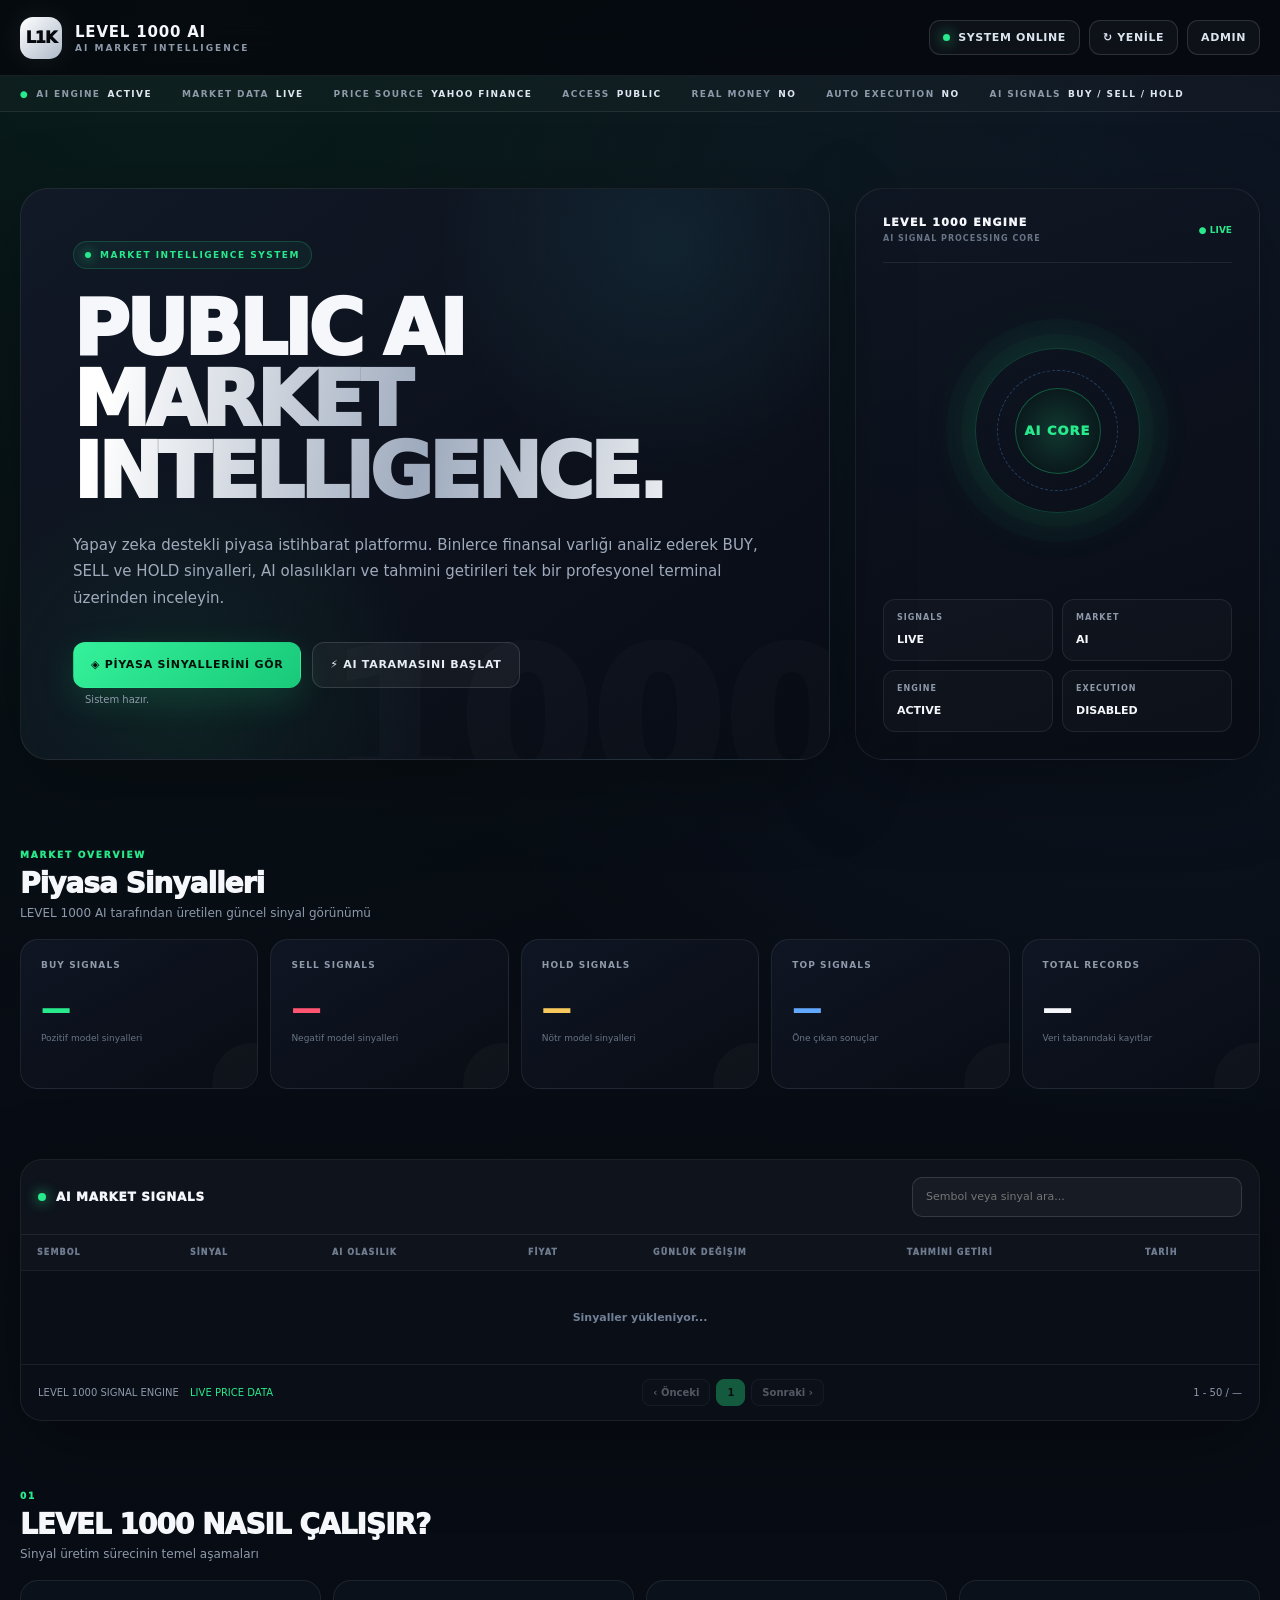
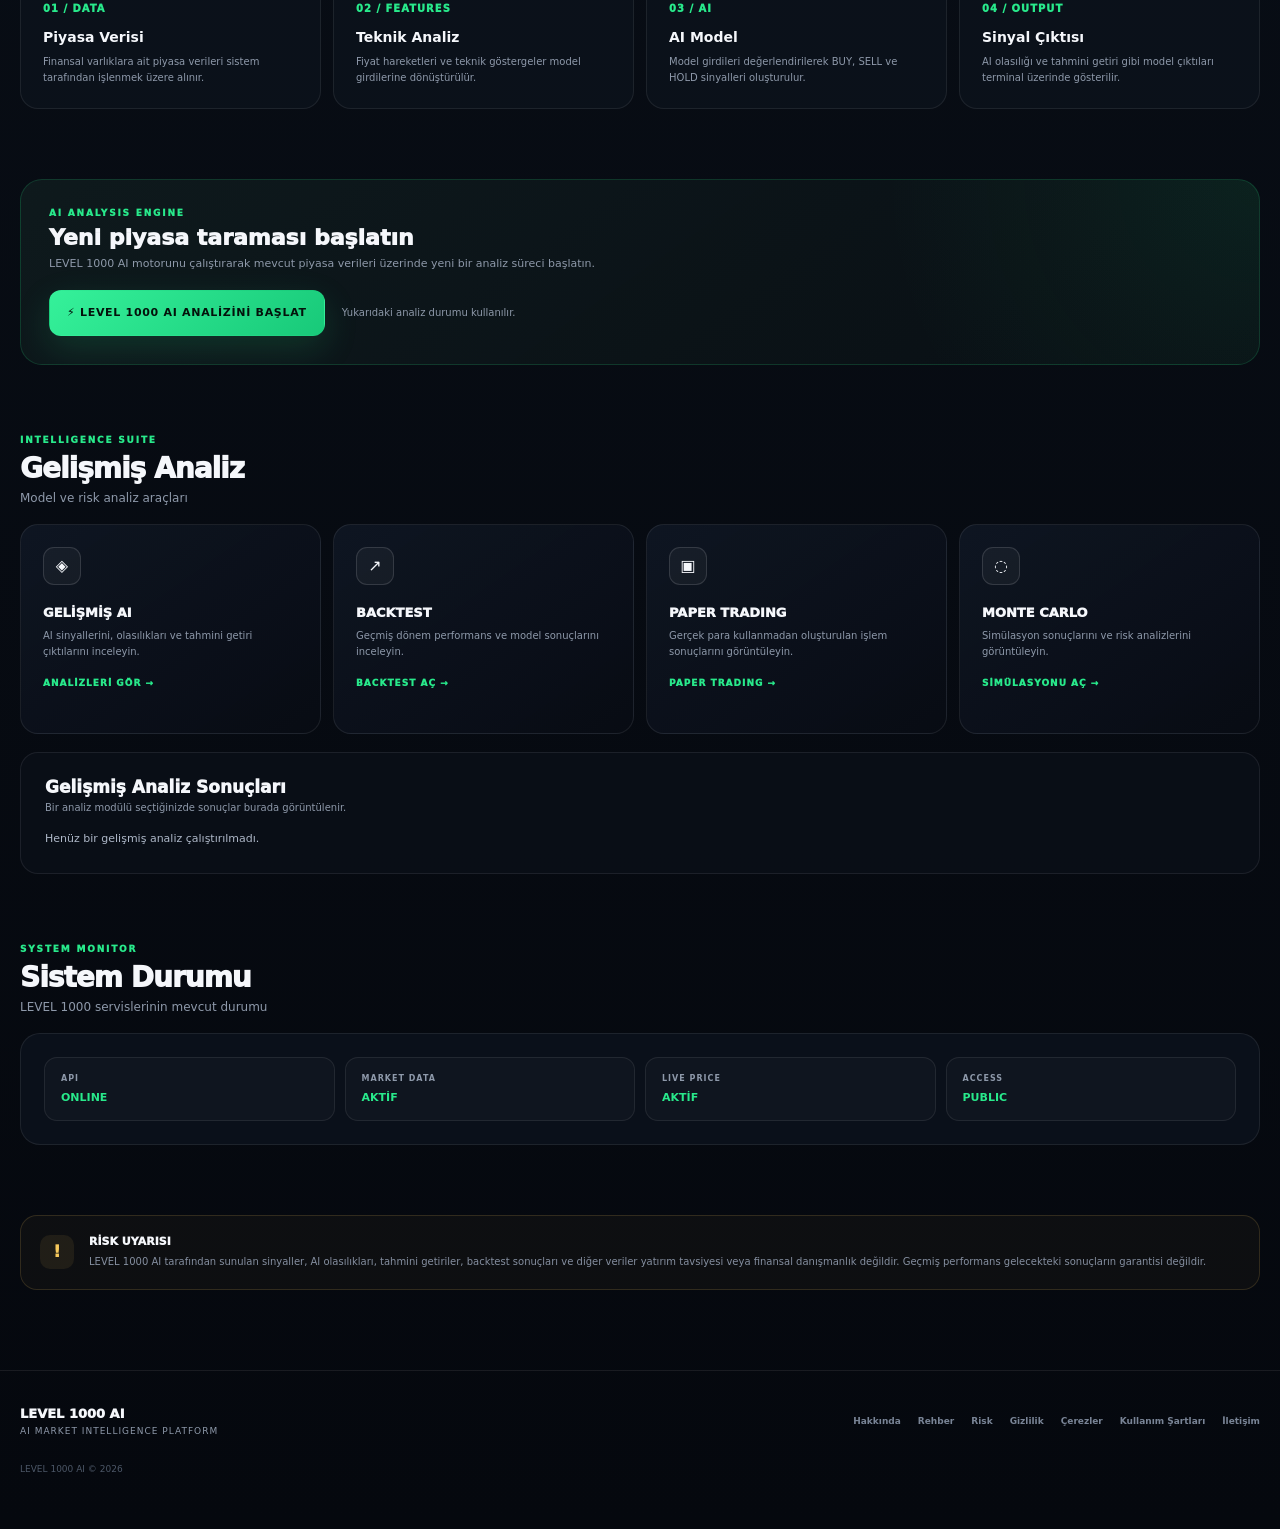
==== templates/index.html @ 49cbe891 "Optimize signal loading and pagination" ====
<!DOCTYPE html>
<html lang="tr">
<head>
    <meta charset="UTF-8">
    <meta name="viewport" content="width=device-width, initial-scale=1.0">

    <title>LEVEL 1000 AI — AI Market Intelligence</title>
    <meta name="description" content="LEVEL 1000 AI — Yapay zeka destekli piyasa istihbarat ve sinyal platformu.">

    <meta name="theme-color" content="#070b12">

    <style>
        :root {
            --bg: #060910;
            --bg2: #0a0f18;
            --panel: rgba(13, 19, 30, .88);
            --panel2: rgba(17, 24, 38, .92);
            --border: rgba(255,255,255,.08);
            --border2: rgba(255,255,255,.13);
            --text: #f5f7fb;
            --muted: #8e99aa;
            --green: #28e98b;
            --green2: #15c977;
            --red: #ff5570;
            --yellow: #f7c95c;
            --blue: #62a8ff;
            --cyan: #45e4ff;
            --shadow: 0 25px 80px rgba(0,0,0,.35);
            --radius: 20px;
        }

        * {
            box-sizing: border-box;
            margin: 0;
            padding: 0;
        }

        html {
            scroll-behavior: smooth;
        }

        body {
            font-family:
                Inter,
                ui-sans-serif,
                system-ui,
                -apple-system,
                BlinkMacSystemFont,
                "Segoe UI",
                sans-serif;
            color: var(--text);
            background:
                radial-gradient(circle at 15% 0%, rgba(39,233,139,.09), transparent 30%),
                radial-gradient(circle at 90% 10%, rgba(98,168,255,.09), transparent 28%),
                linear-gradient(180deg, #060910 0%, #080d15 45%, #05080e 100%);
            min-height: 100vh;
            overflow-x: hidden;
        }

        body::before {
            content: "";
            position: fixed;
            inset: 0;
            pointer-events: none;
            opacity: .25;
            background-image:
                linear-gradient(rgba(255,255,255,.018) 1px, transparent 1px),
                linear-gradient(90deg, rgba(255,255,255,.018) 1px, transparent 1px);
            background-size: 48px 48px;
            mask-image: linear-gradient(to bottom, black, transparent 80%);
        }

        button,
        input {
            font: inherit;
        }

        button {
            cursor: pointer;
        }

        a {
            color: inherit;
            text-decoration: none;
        }

        .container {
            width: min(1440px, calc(100% - 40px));
            margin: auto;
        }

        /* HEADER */

        header {
            position: sticky;
            top: 0;
            z-index: 100;
            height: 76px;
            border-bottom: 1px solid var(--border);
            background: rgba(5,8,14,.82);
            backdrop-filter: blur(22px);
        }

        .header-inner {
            height: 100%;
            display: flex;
            align-items: center;
            justify-content: space-between;
            gap: 20px;
        }

        .brand {
            display: flex;
            align-items: center;
            gap: 13px;
        }

        .brand-mark {
            width: 42px;
            height: 42px;
            border-radius: 13px;
            display: grid;
            place-items: center;
            font-weight: 950;
            letter-spacing: -1px;
            background: linear-gradient(135deg, #ffffff, #aeb9c9);
            color: #05080d;
            box-shadow: 0 0 30px rgba(255,255,255,.08);
        }

        .brand-name {
            font-size: 15px;
            font-weight: 900;
            letter-spacing: .8px;
        }

        .brand-sub {
            margin-top: 2px;
            color: var(--muted);
            font-size: 9px;
            letter-spacing: 2px;
            font-weight: 700;
        }

        .header-actions {
            display: flex;
            align-items: center;
            gap: 9px;
        }

        .status-pill,
        .header-btn {
            border: 1px solid var(--border2);
            background: rgba(255,255,255,.035);
            color: #dce4ef;
            border-radius: 11px;
            padding: 10px 13px;
            font-size: 11px;
            font-weight: 800;
            letter-spacing: .6px;
        }

        .status-pill {
            display: flex;
            align-items: center;
            gap: 8px;
        }

        .status-dot {
            width: 7px;
            height: 7px;
            border-radius: 50%;
            background: var(--green);
            box-shadow: 0 0 14px var(--green);
        }

        .header-btn:hover {
            background: rgba(255,255,255,.08);
            border-color: rgba(255,255,255,.2);
        }

        /* TICKER */

        .ticker {
            border-bottom: 1px solid var(--border);
            background: rgba(255,255,255,.018);
            overflow: hidden;
        }

        .ticker-inner {
            min-height: 35px;
            display: flex;
            align-items: center;
            gap: 30px;
            white-space: nowrap;
            color: var(--muted);
            font-size: 9px;
            letter-spacing: 1.4px;
            font-weight: 800;
        }

        .ticker-item {
            display: inline-flex;
            align-items: center;
            gap: 7px;
        }

        .ticker-item b {
            color: #dfe7f2;
        }

        .live {
            color: var(--green);
        }

        /* HERO */

        .hero {
            padding: 76px 0 55px;
        }

        .hero-grid {
            display: grid;
            grid-template-columns: minmax(0,1.5fr) minmax(340px,.75fr);
            gap: 25px;
            align-items: stretch;
        }

        .hero-main {
            position: relative;
            overflow: hidden;
            padding: 52px;
            border: 1px solid var(--border);
            border-radius: 28px;
            background:
                radial-gradient(circle at 80% 10%, rgba(69,228,255,.08), transparent 28%),
                radial-gradient(circle at 20% 90%, rgba(40,233,139,.08), transparent 30%),
                linear-gradient(145deg, rgba(18,25,39,.96), rgba(8,12,20,.96));
            box-shadow: var(--shadow);
        }

        .hero-main::after {
            content: "1000";
            position: absolute;
            right: -25px;
            bottom: -60px;
            font-size: 190px;
            font-weight: 950;
            line-height: 1;
            color: rgba(255,255,255,.018);
            pointer-events: none;
        }

        .eyebrow {
            display: inline-flex;
            align-items: center;
            gap: 9px;
            padding: 8px 11px;
            border: 1px solid rgba(40,233,139,.2);
            border-radius: 999px;
            background: rgba(40,233,139,.055);
            color: var(--green);
            font-size: 9px;
            font-weight: 900;
            letter-spacing: 1.5px;
        }

        .eyebrow span {
            width: 6px;
            height: 6px;
            background: var(--green);
            border-radius: 50%;
            box-shadow: 0 0 12px var(--green);
        }

        .hero h1 {
            max-width: 800px;
            margin-top: 24px;
            font-size: clamp(43px, 6vw, 82px);
            line-height: .93;
            letter-spacing: -4px;
            font-weight: 950;
        }

        .hero h1 span {
            display: block;
            color: transparent;
            background: linear-gradient(100deg, #fff 5%, #9eaabd 50%, #fff 95%);
            -webkit-background-clip: text;
            background-clip: text;
        }

        .hero-description {
            max-width: 750px;
            margin-top: 25px;
            color: #9faabc;
            font-size: 15px;
            line-height: 1.75;
        }

        .hero-buttons {
            display: flex;
            flex-wrap: wrap;
            gap: 11px;
            margin-top: 31px;
        }

        .primary-btn,
        .secondary-btn {
            min-height: 46px;
            padding: 0 17px;
            border-radius: 12px;
            font-size: 11px;
            font-weight: 900;
            letter-spacing: .7px;
            border: 1px solid var(--border2);
        }

        .primary-btn {
            color: #04110b;
            background: linear-gradient(135deg, #35f19a, #18c979);
            border-color: transparent;
            box-shadow: 0 12px 35px rgba(40,233,139,.15);
        }

        .primary-btn:hover {
            transform: translateY(-1px);
            filter: brightness(1.07);
        }

        .secondary-btn {
            color: #e8edf5;
            background: rgba(255,255,255,.045);
        }

        .secondary-btn:hover {
            background: rgba(255,255,255,.08);
        }

        /* ENGINE PANEL */

        .engine-panel {
            border: 1px solid var(--border);
            border-radius: 28px;
            padding: 27px;
            background: linear-gradient(160deg, rgba(16,23,36,.95), rgba(8,12,20,.98));
            box-shadow: var(--shadow);
            display: flex;
            flex-direction: column;
        }

        .engine-top {
            display: flex;
            align-items: center;
            justify-content: space-between;
            padding-bottom: 19px;
            border-bottom: 1px solid var(--border);
        }

        .engine-title {
            font-size: 11px;
            font-weight: 950;
            letter-spacing: 1.3px;
        }

        .engine-live {
            color: var(--green);
            font-size: 9px;
            font-weight: 900;
        }

        .engine-core {
            flex: 1;
            display: grid;
            place-items: center;
            padding: 35px 0;
        }

        .core-ring {
            position: relative;
            width: 165px;
            height: 165px;
            border-radius: 50%;
            border: 1px solid rgba(40,233,139,.22);
            box-shadow:
                0 0 0 14px rgba(40,233,139,.025),
                0 0 0 29px rgba(40,233,139,.018),
                0 0 55px rgba(40,233,139,.12);
            display: grid;
            place-items: center;
        }

        .core-ring::before {
            content: "";
            position: absolute;
            inset: 21px;
            border: 1px dashed rgba(98,168,255,.3);
            border-radius: 50%;
            animation: spin 14s linear infinite;
        }

        .core-center {
            width: 86px;
            height: 86px;
            border-radius: 50%;
            display: grid;
            place-items: center;
            background: radial-gradient(circle, rgba(40,233,139,.18), rgba(8,13,20,.95));
            border: 1px solid rgba(40,233,139,.3);
            color: var(--green);
            font-size: 13px;
            font-weight: 950;
            letter-spacing: 1px;
        }

        @keyframes spin {
            to {
                transform: rotate(360deg);
            }
        }

        .engine-metrics {
            display: grid;
            grid-template-columns: 1fr 1fr;
            gap: 9px;
        }

        .engine-metric {
            padding: 13px;
            border-radius: 12px;
            border: 1px solid var(--border);
            background: rgba(255,255,255,.025);
        }

        .engine-metric label {
            display: block;
            color: var(--muted);
            font-size: 8px;
            font-weight: 800;
            letter-spacing: 1px;
            margin-bottom: 6px;
        }

        .engine-metric strong {
            font-size: 11px;
        }

        /* SECTION */

        .section {
            padding: 35px 0;
        }

        .section-heading {
            display: flex;
            align-items: flex-end;
            justify-content: space-between;
            gap: 20px;
            margin-bottom: 19px;
        }

        .section-kicker {
            color: var(--green);
            font-size: 9px;
            letter-spacing: 1.8px;
            font-weight: 950;
            margin-bottom: 7px;
        }

        .section-title {
            font-size: 28px;
            font-weight: 950;
            letter-spacing: -1px;
        }

        .section-subtitle {
            color: var(--muted);
            font-size: 12px;
            margin-top: 6px;
        }

        /* KPI */

        .kpi-grid {
            display: grid;
            grid-template-columns: repeat(5, 1fr);
            gap: 12px;
        }

        .kpi {
            min-height: 150px;
            padding: 20px;
            position: relative;
            overflow: hidden;
            border: 1px solid var(--border);
            border-radius: 18px;
            background: linear-gradient(150deg, rgba(16,23,36,.94), rgba(9,13,21,.96));
        }

        .kpi::after {
            content: "";
            position: absolute;
            width: 80px;
            height: 80px;
            right: -35px;
            bottom: -35px;
            border-radius: 50%;
            background: rgba(255,255,255,.025);
        }

        .kpi-label {
            color: var(--muted);
            font-size: 9px;
            font-weight: 850;
            letter-spacing: 1.1px;
        }

        .kpi-value {
            margin-top: 22px;
            font-size: 29px;
            font-weight: 950;
            letter-spacing: -1px;
        }

        .kpi-note {
            margin-top: 7px;
            color: #687487;
            font-size: 9px;
        }

        .kpi.buy .kpi-value {
            color: var(--green);
        }

        .kpi.sell .kpi-value {
            color: var(--red);
        }

        .kpi.hold .kpi-value {
            color: var(--yellow);
        }

        .kpi.top .kpi-value {
            color: var(--blue);
        }

        /* SIGNALS */

        .signals-card {
            border: 1px solid var(--border);
            border-radius: 22px;
            overflow: hidden;
            background: rgba(10,15,24,.9);
            box-shadow: var(--shadow);
        }

        .signals-toolbar {
            display: flex;
            align-items: center;
            justify-content: space-between;
            gap: 15px;
            padding: 17px;
            border-bottom: 1px solid var(--border);
            background: rgba(255,255,255,.018);
        }

        .signals-title {
            display: flex;
            align-items: center;
            gap: 10px;
            font-size: 12px;
            font-weight: 950;
            letter-spacing: .7px;
        }

        .signals-title i {
            width: 8px;
            height: 8px;
            border-radius: 50%;
            background: var(--green);
            box-shadow: 0 0 13px var(--green);
        }

        .search-box {
            position: relative;
            width: min(330px, 100%);
        }

        #signalSearch {
            width: 100%;
            height: 40px;
            padding: 0 13px;
            color: var(--text);
            background: rgba(255,255,255,.04);
            border: 1px solid var(--border2);
            border-radius: 10px;
            outline: none;
            font-size: 11px;
        }

        #signalSearch:focus {
            border-color: rgba(98,168,255,.55);
            box-shadow: 0 0 0 3px rgba(98,168,255,.08);
        }

        .table-wrap {
            width: 100%;
            overflow-x: auto;
        }

        table {
            width: 100%;
            min-width: 920px;
            border-collapse: collapse;
        }

        thead {
            background: rgba(255,255,255,.018);
        }

        th {
            padding: 13px 16px;
            text-align: left;
            color: #6f7b8e;
            font-size: 8px;
            font-weight: 950;
            letter-spacing: 1.1px;
            border-bottom: 1px solid var(--border);
        }

        td {
            padding: 14px 16px;
            color: #dce3ed;
            font-size: 11px;
            font-weight: 650;
            border-bottom: 1px solid rgba(255,255,255,.045);
            white-space: nowrap;
        }

        tbody tr {
            transition: background .15s ease;
        }

        tbody tr:hover {
            background: rgba(255,255,255,.035);
        }

        tbody tr:last-child td {
            border-bottom: 0;
        }

        .pagination {
            padding: 14px 17px;
            display: flex;
            justify-content: space-between;
            align-items: center;
            gap: 15px;
            border-top: 1px solid var(--border);
            color: var(--muted);
            font-size: 10px;
            flex-wrap: wrap;
        }

        #paginationControls {
            display: flex;
            align-items: center;
            justify-content: center;
            gap: 6px;
        }

        #paginationControls button {
            border: 1px solid var(--border2);
            background: rgba(255,255,255,.035);
            color: #dce4ef;
            border-radius: 8px;
            padding: 7px 10px;
            font-size: 10px;
            font-weight: 800;
        }

        #paginationControls button:hover:not(:disabled) {
            background: rgba(255,255,255,.09);
        }

        #paginationControls button:disabled {
            opacity: .35;
            cursor: not-allowed;
        }

        #paginationControls .page-current {
            color: #04110b;
            background: var(--green);
            border-color: var(--green);
        }

        /* HOW */

        .how-grid {
            display: grid;
            grid-template-columns: repeat(4, 1fr);
            gap: 12px;
        }

        .how-card {
            padding: 22px;
            border: 1px solid var(--border);
            border-radius: 18px;
            background: rgba(13,19,29,.75);
        }

        .how-number {
            color: var(--green);
            font-size: 10px;
            font-weight: 950;
            letter-spacing: 1px;
        }

        .how-card h3 {
            margin-top: 15px;
            font-size: 14px;
        }

        .how-card p {
            margin-top: 9px;
            color: var(--muted);
            line-height: 1.6;
            font-size: 10px;
        }

        /* AI */

        .analysis-panel {
            position: relative;
            overflow: hidden;
            padding: 28px;
            border: 1px solid rgba(40,233,139,.16);
            border-radius: 22px;
            background:
                radial-gradient(circle at 100% 0%, rgba(40,233,139,.08), transparent 30%),
                linear-gradient(145deg, rgba(15,27,29,.94), rgba(9,15,21,.96));
        }

        .analysis-panel h2 {
            font-size: 22px;
            font-weight: 950;
        }

        .analysis-panel p {
            color: var(--muted);
            margin-top: 7px;
            font-size: 11px;
        }

        .analysis-panel .primary-btn {
            margin-top: 20px;
        }

        #runStatus {
            display: inline-block;
            margin-left: 12px;
            color: var(--muted);
            font-size: 10px;
        }

        /* ADVANCED */

        .advanced-grid {
            display: grid;
            grid-template-columns: repeat(4, 1fr);
            gap: 12px;
        }

        .advanced-card {
            padding: 22px;
            min-height: 210px;
            border: 1px solid var(--border);
            border-radius: 18px;
            background: linear-gradient(145deg, rgba(16,23,36,.88), rgba(8,12,20,.96));
            transition: transform .18s ease, border-color .18s ease;
        }

        .advanced-card:hover {
            transform: translateY(-3px);
            border-color: var(--border2);
        }

        .advanced-icon {
            width: 38px;
            height: 38px;
            border-radius: 11px;
            display: grid;
            place-items: center;
            border: 1px solid var(--border2);
            background: rgba(255,255,255,.04);
            font-size: 16px;
        }

        .advanced-card h3 {
            margin-top: 20px;
            font-size: 13px;
            font-weight: 950;
        }

        .advanced-card p {
            margin-top: 8px;
            color: var(--muted);
            line-height: 1.6;
            font-size: 10px;
        }

        .advanced-card button {
            margin-top: 18px;
            border: 0;
            background: transparent;
            color: var(--green);
            font-size: 9px;
            font-weight: 950;
            letter-spacing: 1px;
        }

        /* RESULTS */

        #advancedResults {
            margin-top: 18px;
            padding: 24px;
            border: 1px solid var(--border);
            border-radius: 18px;
            background: rgba(10,15,24,.8);
        }

        #advancedResultsTitle {
            font-size: 17px;
            font-weight: 950;
        }

        #advancedResultsSubtitle {
            margin-top: 5px;
            color: var(--muted);
            font-size: 10px;
        }

        #advancedResultsBody {
            margin-top: 17px;
            color: #aeb8c8;
            font-size: 11px;
            line-height: 1.7;
        }

        /* SYSTEM */

        .system-card {
            padding: 23px;
            border: 1px solid var(--border);
            border-radius: 20px;
            background: rgba(12,18,28,.86);
        }

        .system-grid {
            display: grid;
            grid-template-columns: repeat(4, 1fr);
            gap: 10px;
        }

        .system-item {
            padding: 16px;
            border-radius: 13px;
            border: 1px solid var(--border);
            background: rgba(255,255,255,.025);
        }

        .system-item label {
            display: block;
            color: var(--muted);
            font-size: 8px;
            font-weight: 850;
            letter-spacing: 1px;
        }

        .system-item strong {
            display: block;
            margin-top: 8px;
            font-size: 11px;
            color: var(--green);
        }

        /* WARNING */

        .warning {
            display: flex;
            gap: 15px;
            padding: 19px;
            border: 1px solid rgba(247,201,92,.15);
            border-radius: 17px;
            background: rgba(247,201,92,.035);
        }

        .warning-icon {
            flex: 0 0 34px;
            height: 34px;
            display: grid;
            place-items: center;
            border-radius: 10px;
            background: rgba(247,201,92,.08);
            color: var(--yellow);
            font-weight: 950;
        }

        .warning h3 {
            font-size: 11px;
            font-weight: 950;
        }

        .warning p {
            margin-top: 6px;
            color: #858fa0;
            font-size: 10px;
            line-height: 1.65;
        }

        /* FOOTER */

        footer {
            margin-top: 45px;
            padding: 35px 0 45px;
            border-top: 1px solid var(--border);
        }

        .footer-inner {
            display: flex;
            justify-content: space-between;
            gap: 30px;
            align-items: center;
        }

        .footer-brand {
            font-size: 13px;
            font-weight: 950;
        }

        .footer-sub {
            color: var(--muted);
            margin-top: 5px;
            font-size: 9px;
            letter-spacing: 1px;
        }

        .footer-links {
            display: flex;
            flex-wrap: wrap;
            gap: 17px;
            color: #798496;
            font-size: 9px;
            font-weight: 800;
        }

        .footer-links a:hover {
            color: #fff;
        }

        .copyright {
            margin-top: 28px;
            color: #4d5868;
            font-size: 9px;
        }

        /* SCREENS */

        #authScreen {
            min-height: 100vh;
        }

        #appScreen {
            display: block;
        }

        #message {
            margin: 10px auto;
            width: min(1440px, calc(100% - 40px));
        }

        /* RESPONSIVE */

        @media (max-width: 1100px) {
            .hero-grid {
                grid-template-columns: 1fr;
            }

            .kpi-grid {
                grid-template-columns: repeat(3, 1fr);
            }

            .how-grid,
            .advanced-grid {
                grid-template-columns: repeat(2, 1fr);
            }

            .system-grid {
                grid-template-columns: repeat(2, 1fr);
            }
        }

        @media (max-width: 700px) {
            .container {
                width: min(100% - 24px, 1440px);
            }

            header {
                height: 68px;
            }

            .brand-sub {
                display: none;
            }

            .status-pill {
                display: none;
            }

            .hero {
                padding-top: 35px;
            }

            .hero-main {
                padding: 30px 22px;
                border-radius: 20px;
            }

            .hero h1 {
                font-size: 48px;
                letter-spacing: -2.5px;
            }

            .engine-panel {
                padding: 21px;
                border-radius: 20px;
            }

            .kpi-grid {
                grid-template-columns: 1fr 1fr;
            }

            .kpi:last-child {
                grid-column: span 2;
            }

            .section-heading {
                display: block;
            }

            .signals-toolbar {
                align-items: stretch;
                flex-direction: column;
            }

            .search-box {
                width: 100%;
            }

            .how-grid,
            .advanced-grid,
            .system-grid {
                grid-template-columns: 1fr;
            }

            .footer-inner {
                align-items: flex-start;
                flex-direction: column;
            }

            #runStatus {
                display: block;
                margin: 10px 0 0;
            }

            .pagination {
                align-items: flex-start;
                flex-direction: column;
            }

            #paginationControls {
                width: 100%;
                justify-content: flex-start;
            }
        }

        @media (max-width: 450px) {
            .kpi-grid {
                grid-template-columns: 1fr;
            }

            .kpi:last-child {
                grid-column: auto;
            }

            .hero-buttons {
                flex-direction: column;
            }

            .primary-btn,
            .secondary-btn {
                width: 100%;
            }
        }
    </style>
</head>

<body>

<div id="appScreen">

    <!-- HEADER -->
    <header>
        <div class="container header-inner">

            <div class="brand">

                <div class="brand-mark">
                    L1K
                </div>

                <div>
                    <div class="brand-name">
                        LEVEL 1000 AI
                    </div>

                    <div class="brand-sub">
                        AI MARKET INTELLIGENCE
                    </div>
                </div>

            </div>

            <div class="header-actions">

                <div class="status-pill">
                    <span class="status-dot"></span>
                    SYSTEM ONLINE
                </div>

                <button
                    class="header-btn"
                    onclick="refreshData()"
                    type="button"
                >
                    ↻ YENİLE
                </button>

                <button
                    id="adminButton"
                    class="header-btn"
                    onclick="openAdmin()"
                    type="button"
                >
                    ADMIN
                </button>

            </div>

        </div>
    </header>


    <!-- TICKER -->
    <div class="ticker">

        <div class="container ticker-inner">

            <div class="ticker-item">
                <span class="live">●</span>
                AI ENGINE <b>ACTIVE</b>
            </div>

            <div class="ticker-item">
                MARKET DATA <b>LIVE</b>
            </div>

            <div class="ticker-item">
                PRICE SOURCE <b>YAHOO FINANCE</b>
            </div>

            <div class="ticker-item">
                ACCESS <b>PUBLIC</b>
            </div>

            <div class="ticker-item">
                REAL MONEY <b>NO</b>
            </div>

            <div class="ticker-item">
                AUTO EXECUTION <b>NO</b>
            </div>

            <div class="ticker-item">
                AI SIGNALS <b>BUY / SELL / HOLD</b>
            </div>

        </div>

    </div>


    <main>

        <!-- HERO -->
        <section class="hero">

            <div class="container hero-grid">

                <div class="hero-main">

                    <div class="eyebrow">
                        <span></span>
                        MARKET INTELLIGENCE SYSTEM
                    </div>

                    <h1>
                        PUBLIC AI
                        <span>MARKET INTELLIGENCE.</span>
                    </h1>

                    <p class="hero-description">
                        Yapay zeka destekli piyasa istihbarat platformu.
                        Binlerce finansal varlığı analiz ederek BUY, SELL ve HOLD
                        sinyalleri, AI olasılıkları ve tahmini getirileri tek bir
                        profesyonel terminal üzerinden inceleyin.
                    </p>

                    <div class="hero-buttons">

                        <button
                            class="primary-btn"
                            type="button"
                            onclick="document.getElementById('signalsSection').scrollIntoView({behavior:'smooth'})"
                        >
                            ◈ PİYASA SİNYALLERİNİ GÖR
                        </button>

                        <!-- TEK runAnalysisButton -->
                        <button
                            id="runAnalysisButton"
                            class="secondary-btn"
                            type="button"
                            onclick="runAnalysis()"
                        >
                            ⚡ AI TARAMASINI BAŞLAT
                        </button>

                    </div>

                    <!-- TEK runStatus -->
                    <span id="runStatus">
                        Sistem hazır.
                    </span>

                </div>


                <!-- ENGINE -->
                <aside class="engine-panel">

                    <div class="engine-top">

                        <div>

                            <div class="engine-title">
                                LEVEL 1000 ENGINE
                            </div>

                            <div style="
                                margin-top:5px;
                                color:#697587;
                                font-size:8px;
                                letter-spacing:1px;
                                font-weight:800;
                            ">
                                AI SIGNAL PROCESSING CORE
                            </div>

                        </div>

                        <div class="engine-live">
                            ● LIVE
                        </div>

                    </div>


                    <div class="engine-core">

                        <div class="core-ring">

                            <div class="core-center">
                                AI CORE
                            </div>

                        </div>

                    </div>


                    <div class="engine-metrics">

                        <div class="engine-metric">
                            <label>SIGNALS</label>
                            <strong>LIVE</strong>
                        </div>

                        <div class="engine-metric">
                            <label>MARKET</label>
                            <strong>AI</strong>
                        </div>

                        <div class="engine-metric">
                            <label>ENGINE</label>
                            <strong>ACTIVE</strong>
                        </div>

                        <div class="engine-metric">
                            <label>EXECUTION</label>
                            <strong>DISABLED</strong>
                        </div>

                    </div>

                </aside>

            </div>

        </section>


        <!-- MARKET OVERVIEW -->
        <section class="section">

            <div class="container">

                <div class="section-heading">

                    <div>

                        <div class="section-kicker">
                            MARKET OVERVIEW
                        </div>

                        <div class="section-title">
                            Piyasa Sinyalleri
                        </div>

                        <div class="section-subtitle">
                            LEVEL 1000 AI tarafından üretilen güncel sinyal görünümü
                        </div>

                    </div>

                </div>


                <div class="kpi-grid">

                    <div class="kpi buy">

                        <div class="kpi-label">
                            BUY SIGNALS
                        </div>

                        <div
                            id="buyCount"
                            class="kpi-value"
                        >
                            —
                        </div>

                        <div class="kpi-note">
                            Pozitif model sinyalleri
                        </div>

                    </div>


                    <div class="kpi sell">

                        <div class="kpi-label">
                            SELL SIGNALS
                        </div>

                        <div
                            id="sellCount"
                            class="kpi-value"
                        >
                            —
                        </div>

                        <div class="kpi-note">
                            Negatif model sinyalleri
                        </div>

                    </div>


                    <div class="kpi hold">

                        <div class="kpi-label">
                            HOLD SIGNALS
                        </div>

                        <div
                            id="holdCount"
                            class="kpi-value"
                        >
                            —
                        </div>

                        <div class="kpi-note">
                            Nötr model sinyalleri
                        </div>

                    </div>


                    <div class="kpi top">

                        <div class="kpi-label">
                            TOP SIGNALS
                        </div>

                        <div
                            id="topCount"
                            class="kpi-value"
                        >
                            —
                        </div>

                        <div class="kpi-note">
                            Öne çıkan sonuçlar
                        </div>

                    </div>


                    <div class="kpi">

                        <div class="kpi-label">
                            TOTAL RECORDS
                        </div>

                        <div
                            id="totalCount"
                            class="kpi-value"
                        >
                            —
                        </div>

                        <div class="kpi-note">
                            Veri tabanındaki kayıtlar
                        </div>

                    </div>

                </div>

            </div>

        </section>


        <!-- SIGNAL TABLE -->
        <section
            id="signalsSection"
            class="section"
        >

            <div class="container">

                <div class="signals-card">

                    <div class="signals-toolbar">

                        <div class="signals-title">

                            <i></i>

                            <span>
                                AI MARKET SIGNALS
                            </span>

                        </div>

                        <div class="search-box">

                            <input
                                id="signalSearch"
                                type="search"
                                autocomplete="off"
                                placeholder="Sembol veya sinyal ara..."
                            >

                        </div>

                    </div>


                    <div class="table-wrap">

                        <table>

                            <thead>

                                <tr>

                                    <th>
                                        SEMBOL
                                    </th>

                                    <th>
                                        SİNYAL
                                    </th>

                                    <th>
                                        AI OLASILIK
                                    </th>

                                    <th>
                                        FİYAT
                                    </th>

                                    <th>
                                        GÜNLÜK DEĞİŞİM
                                    </th>

                                    <th>
                                        TAHMİNİ GETİRİ
                                    </th>

                                    <th>
                                        TARİH
                                    </th>

                                </tr>

                            </thead>

                            <tbody id="signalsBody">

                                <tr>

                                    <td
                                        colspan="7"
                                        style="
                                            text-align:center;
                                            padding:40px;
                                            color:#718096;
                                        "
                                    >
                                        Sinyaller yükleniyor...

                                    </td>

                                </tr>

                            </tbody>

                        </table>

                    </div>


                    <!-- DİNAMİK PAGINATION -->
                    <div class="pagination">

                        <div>

                            LEVEL 1000 SIGNAL ENGINE

                            <span style="
                                margin-left:8px;
                                color:#28e98b;
                            ">
                                LIVE PRICE DATA
                            </span>

                        </div>


                        <div id="paginationControls">

                            <button
                                type="button"
                                disabled
                            >
                                ‹ Önceki
                            </button>

                            <button
                                type="button"
                                class="page-current"
                                disabled
                            >
                                1
                            </button>

                            <button
                                type="button"
                                disabled
                            >
                                Sonraki ›
                            </button>

                        </div>


                        <div id="paginationInfo">

                            1 - 50 / —

                        </div>

                    </div>

                </div>

            </div>

        </section>


        <!-- HOW IT WORKS -->
        <section class="section">

            <div class="container">

                <div class="section-heading">

                    <div>

                        <div class="section-kicker">
                            01
                        </div>

                        <div class="section-title">
                            LEVEL 1000 NASIL ÇALIŞIR?
                        </div>

                        <div class="section-subtitle">
                            Sinyal üretim sürecinin temel aşamaları
                        </div>

                    </div>

                </div>


                <div class="how-grid">

                    <div class="how-card">

                        <div class="how-number">
                            01 / DATA
                        </div>

                        <h3>
                            Piyasa Verisi
                        </h3>

                        <p>
                            Finansal varlıklara ait piyasa verileri sistem
                            tarafından işlenmek üzere alınır.
                        </p>

                    </div>


                    <div class="how-card">

                        <div class="how-number">
                            02 / FEATURES
                        </div>

                        <h3>
                            Teknik Analiz
                        </h3>

                        <p>
                            Fiyat hareketleri ve teknik göstergeler model
                            girdilerine dönüştürülür.
                        </p>

                    </div>


                    <div class="how-card">

                        <div class="how-number">
                            03 / AI
                        </div>

                        <h3>
                            AI Model
                        </h3>

                        <p>
                            Model girdileri değerlendirilerek BUY, SELL ve HOLD
                            sinyalleri oluşturulur.
                        </p>

                    </div>


                    <div class="how-card">

                        <div class="how-number">
                            04 / OUTPUT
                        </div>

                        <h3>
                            Sinyal Çıktısı
                        </h3>

                        <p>
                            AI olasılığı ve tahmini getiri gibi model çıktıları
                            terminal üzerinde gösterilir.
                        </p>

                    </div>

                </div>

            </div>

        </section>


        <!-- AI ANALYSIS -->
        <section class="section">

            <div class="container">

                <div class="analysis-panel">

                    <div class="section-kicker">
                        AI ANALYSIS ENGINE
                    </div>

                    <h2>
                        Yeni piyasa taraması başlatın
                    </h2>

                    <p>
                        LEVEL 1000 AI motorunu çalıştırarak mevcut piyasa verileri
                        üzerinde yeni bir analiz süreci başlatın.
                    </p>

                    <!-- ID YOK: duplicate ID problemi çözüldü -->
                    <button
                        class="primary-btn"
                        type="button"
                        onclick="runAnalysis()"
                    >
                        ⚡ LEVEL 1000 AI ANALİZİNİ BAŞLAT
                    </button>

                    <span
                        style="
                            margin-left:12px;
                            color:#8e99aa;
                            font-size:10px;
                        "
                    >
                        Yukarıdaki analiz durumu kullanılır.
                    </span>

                </div>

            </div>

        </section>


        <!-- ADVANCED -->
        <section class="section">

            <div class="container">

                <div class="section-heading">

                    <div>

                        <div class="section-kicker">
                            INTELLIGENCE SUITE
                        </div>

                        <div class="section-title">
                            Gelişmiş Analiz
                        </div>

                        <div class="section-subtitle">
                            Model ve risk analiz araçları
                        </div>

                    </div>

                </div>


                <div class="advanced-grid">

                    <div class="advanced-card">

                        <div class="advanced-icon">
                            ◈
                        </div>

                        <h3>
                            GELİŞMİŞ AI
                        </h3>

                        <p>
                            AI sinyallerini, olasılıkları ve tahmini getiri
                            çıktılarını inceleyin.
                        </p>

                        <button
                            type="button"
                            onclick="requirePlan('advanced_ai')"
                        >
                            ANALİZLERİ GÖR →
                        </button>

                    </div>


                    <div class="advanced-card">

                        <div class="advanced-icon">
                            ↗
                        </div>

                        <h3>
                            BACKTEST
                        </h3>

                        <p>
                            Geçmiş dönem performans ve model sonuçlarını
                            inceleyin.
                        </p>

                        <button
                            type="button"
                            onclick="loadBacktest()"
                        >
                            BACKTEST AÇ →
                        </button>

                    </div>


                    <div class="advanced-card">

                        <div class="advanced-icon">
                            ▣
                        </div>

                        <h3>
                            PAPER TRADING
                        </h3>

                        <p>
                            Gerçek para kullanmadan oluşturulan işlem
                            sonuçlarını görüntüleyin.
                        </p>

                        <button
                            type="button"
                            onclick="loadPaper()"
                        >
                            PAPER TRADING →
                        </button>

                    </div>


                    <div class="advanced-card">

                        <div class="advanced-icon">
                            ◌
                        </div>

                        <h3>
                            MONTE CARLO
                        </h3>

                        <p>
                            Simülasyon sonuçlarını ve risk analizlerini
                            görüntüleyin.
                        </p>

                        <button
                            type="button"
                            onclick="loadMonteCarlo()"
                        >
                            SİMÜLASYONU AÇ →
                        </button>

                    </div>

                </div>


                <div id="advancedResults">

                    <div id="advancedResultsTitle">
                        Gelişmiş Analiz Sonuçları
                    </div>

                    <div id="advancedResultsSubtitle">
                        Bir analiz modülü seçtiğinizde sonuçlar burada görüntülenir.
                    </div>

                    <div id="advancedResultsBody">
                        Henüz bir gelişmiş analiz çalıştırılmadı.
                    </div>

                </div>

            </div>

        </section>


        <!-- SYSTEM MONITOR -->
        <section class="section">

            <div class="container">

                <div class="section-heading">

                    <div>

                        <div class="section-kicker">
                            SYSTEM MONITOR
                        </div>

                        <div class="section-title">
                            Sistem Durumu
                        </div>

                        <div class="section-subtitle">
                            LEVEL 1000 servislerinin mevcut durumu
                        </div>

                    </div>

                </div>


                <div class="system-card">

                    <div class="system-grid">

                        <div class="system-item">

                            <label>
                                API
                            </label>

                            <strong id="apiStatus">
                                ONLINE
                            </strong>

                        </div>


                        <div class="system-item">

                            <label>
                                MARKET DATA
                            </label>

                            <strong id="marketStatus">
                                AKTİF
                            </strong>

                        </div>


                        <div class="system-item">

                            <label>
                                LIVE PRICE
                            </label>

                            <strong id="liveStatus">
                                AKTİF
                            </strong>

                        </div>


                        <div class="system-item">

                            <label>
                                ACCESS
                            </label>

                            <strong id="accessStatus">
                                PUBLIC
                            </strong>

                        </div>

                    </div>

                </div>

            </div>

        </section>


        <!-- RISK -->
        <section class="section">

            <div class="container">

                <div class="warning">

                    <div class="warning-icon">
                        !
                    </div>

                    <div>

                        <h3>
                            RİSK UYARISI
                        </h3>

                        <p>
                            LEVEL 1000 AI tarafından sunulan sinyaller, AI
                            olasılıkları, tahmini getiriler, backtest sonuçları
                            ve diğer veriler yatırım tavsiyesi veya finansal
                            danışmanlık değildir. Geçmiş performans gelecekteki
                            sonuçların garantisi değildir.
                        </p>

                    </div>

                </div>

            </div>

        </section>

    </main>


    <!-- FOOTER -->
    <footer>

        <div class="container">

            <div class="footer-inner">

                <div>

                    <div class="footer-brand">
                        LEVEL 1000 AI
                    </div>

                    <div class="footer-sub">
                        AI MARKET INTELLIGENCE PLATFORM
                    </div>

                </div>


                <div class="footer-links">

                    <a href="/about">
                        Hakkında
                    </a>

                    <a href="/guide">
                        Rehber
                    </a>

                    <a href="/risk">
                        Risk
                    </a>

                    <a href="/privacy">
                        Gizlilik
                    </a>

                    <a href="/cookies">
                        Çerezler
                    </a>

                    <a href="/terms">
                        Kullanım Şartları
                    </a>

                    <a href="/contact">
                        İletişim
                    </a>

                </div>

            </div>


            <div class="copyright">
                LEVEL 1000 AI © 2026
            </div>

        </div>

    </footer>

</div>


<!-- AUTH SCREEN -->
<div
    id="authScreen"
    style="display:none;"
></div>


<!-- MESSAGE -->
<div id="message"></div>


<!-- EXISTING OPTIMIZED JS -->
<script src="/static/script.js?v=1002"></script>

</body>
</html>
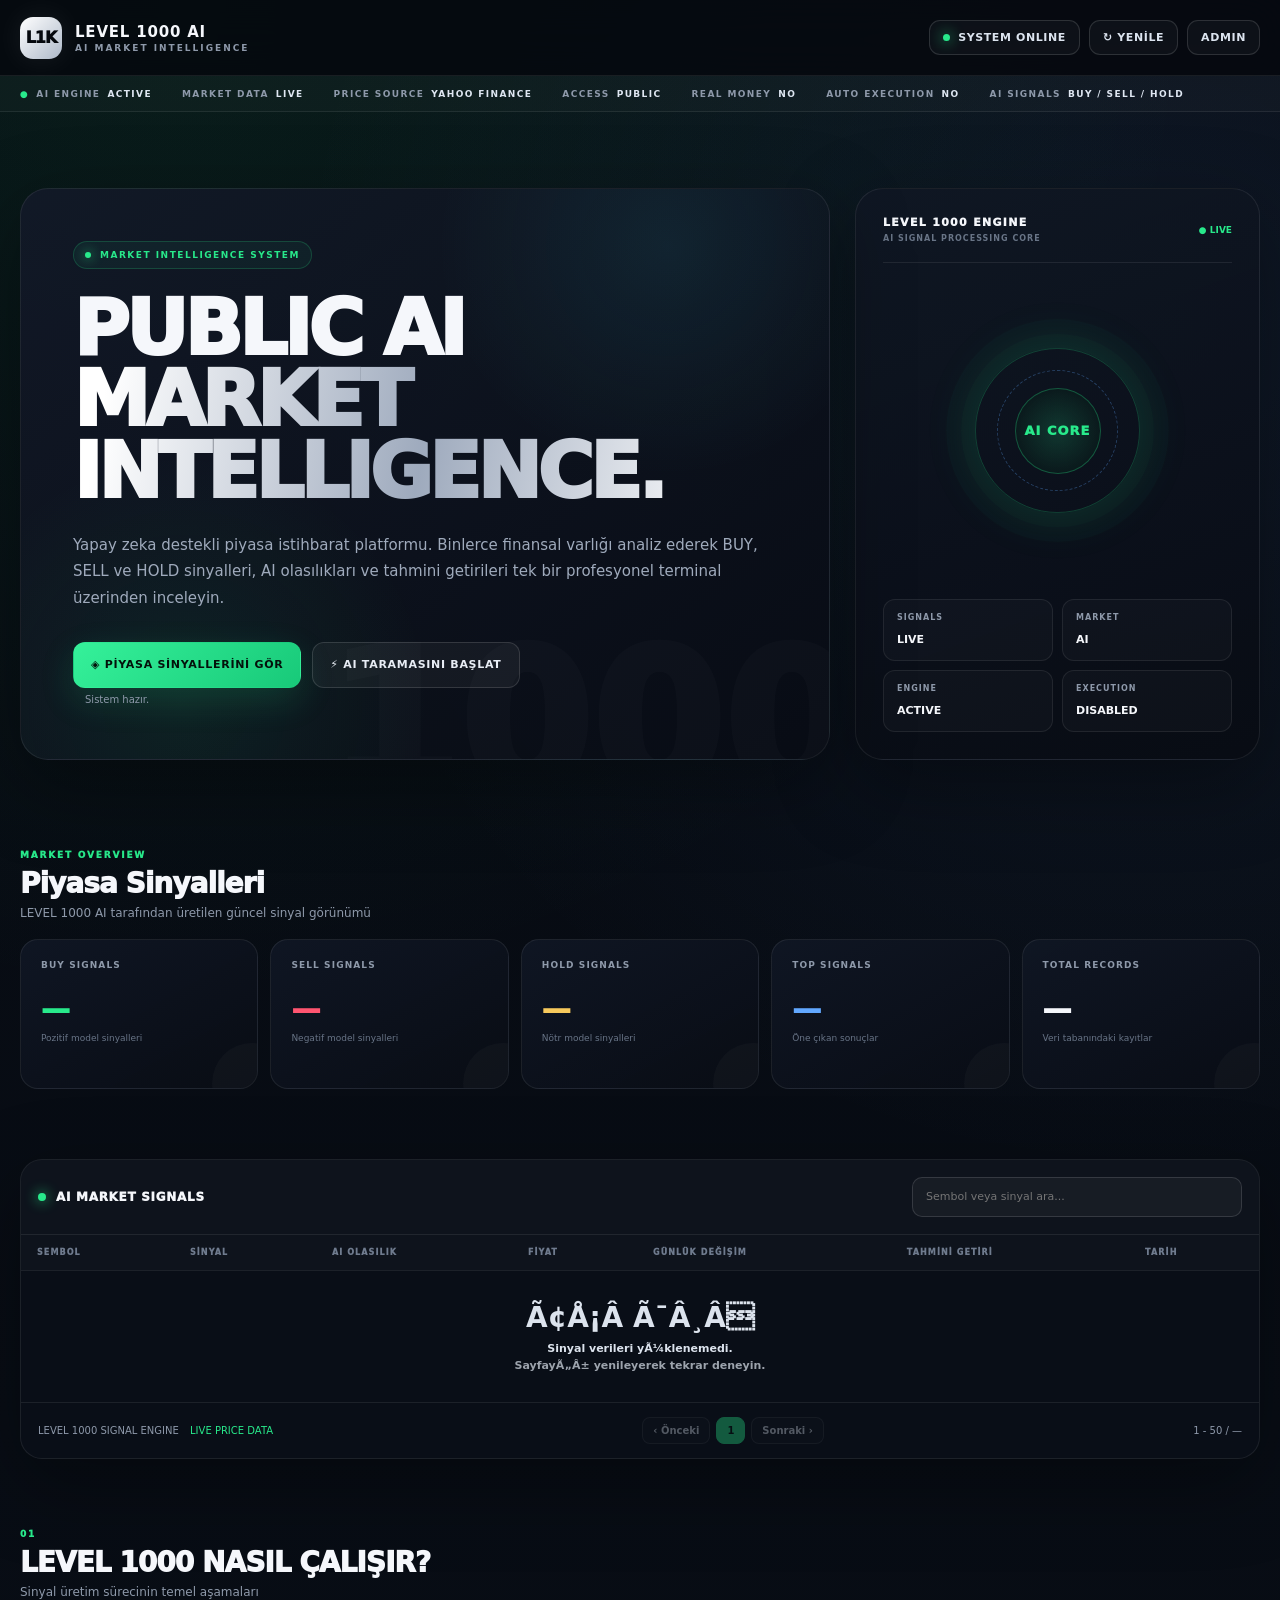
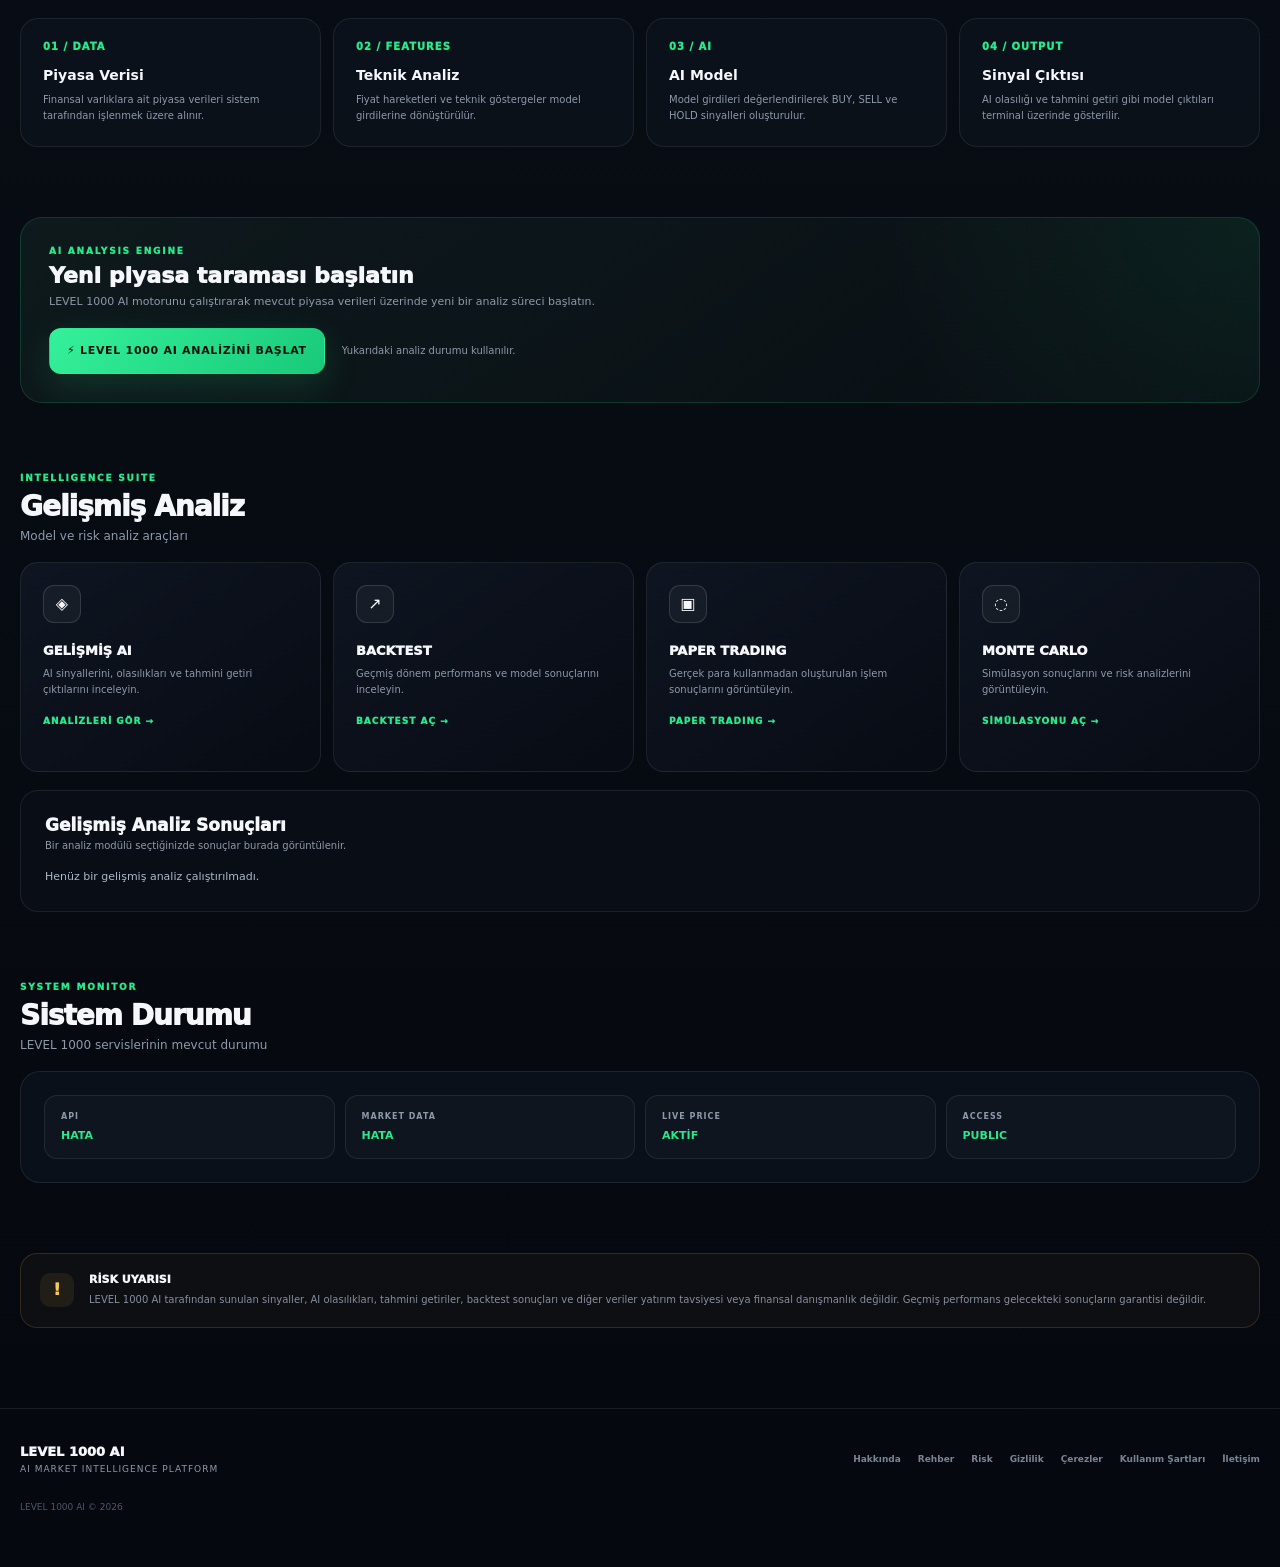
==== commit 0a8e15d3: "Add LEVEL 1000 favicon" ====
--- a/templates/index.html
+++ b/templates/index.html
@@ -1,6 +1,7 @@
 <!DOCTYPE html>
 <html lang="tr">
 <head>
+    <link rel="icon" type="image/jpeg" href="/static/favicon.jpg">
     <meta charset="UTF-8">
     <meta name="viewport" content="width=device-width, initial-scale=1.0">
 
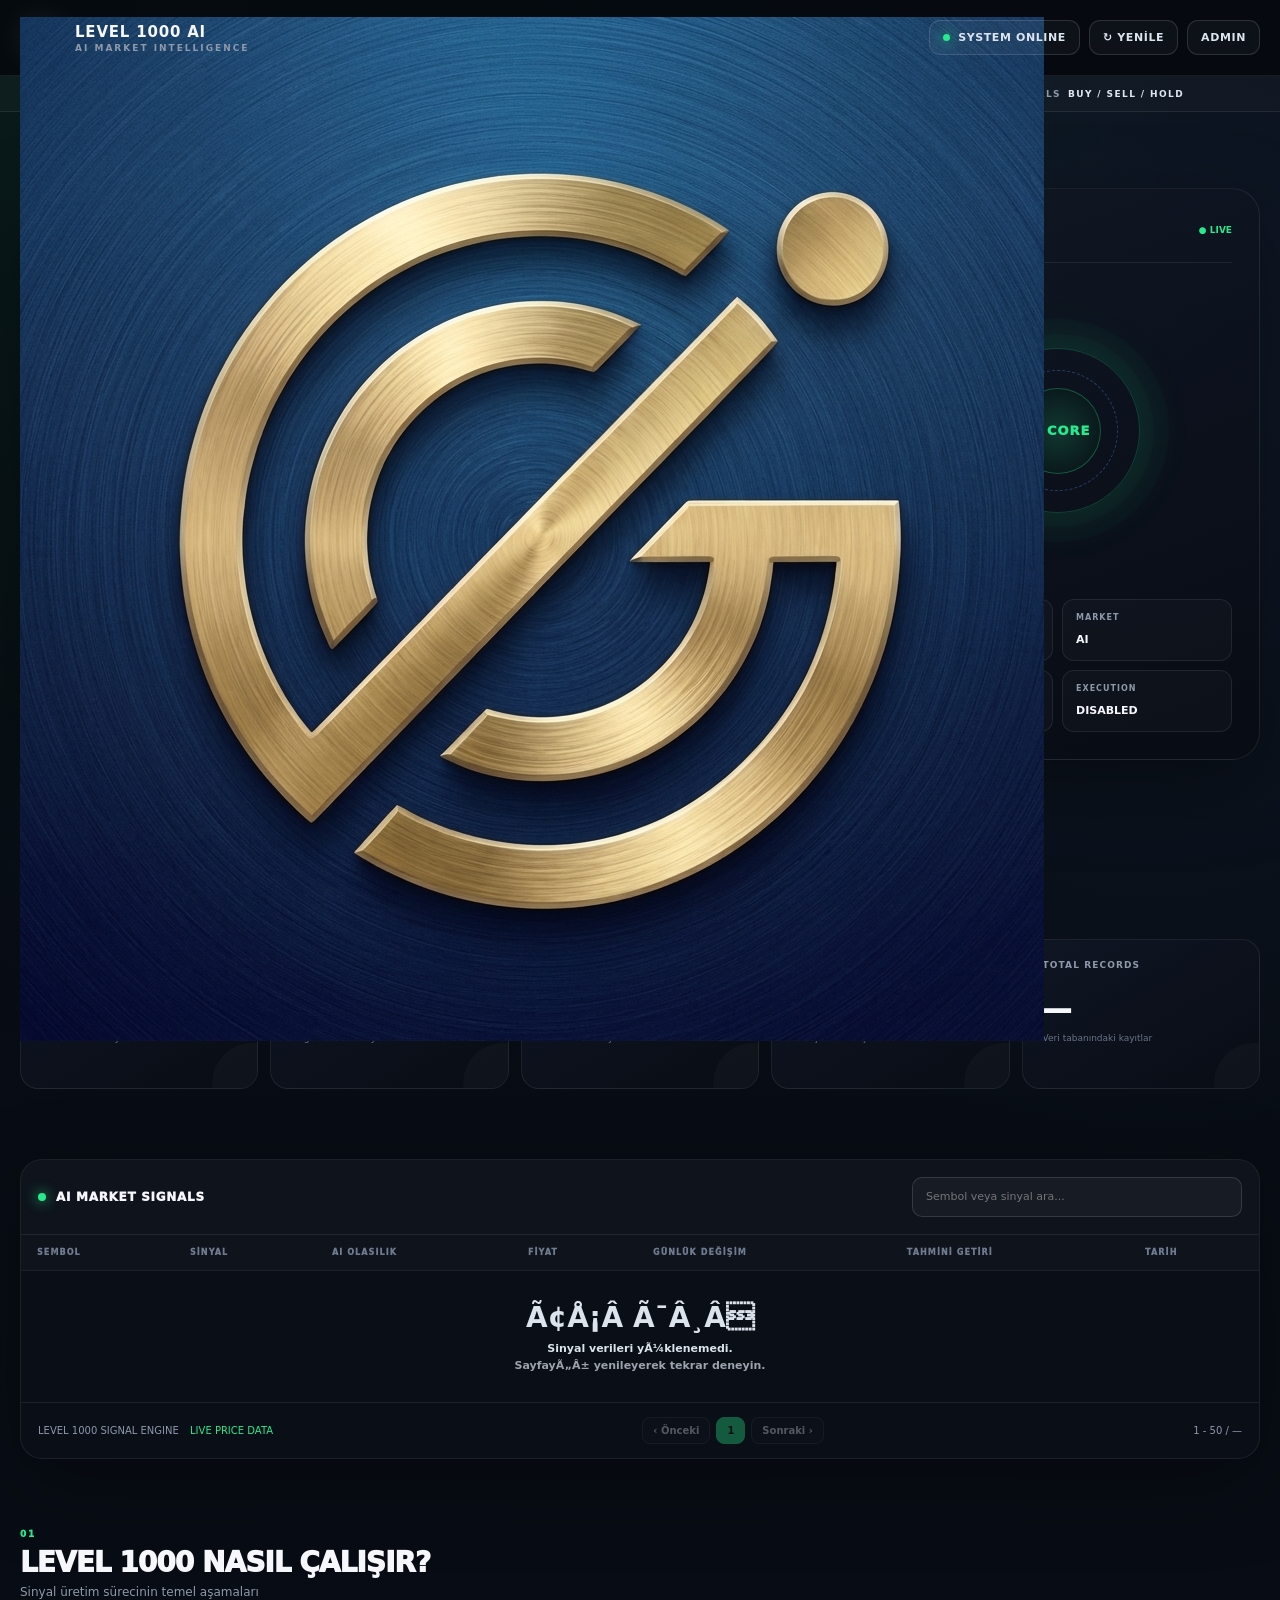
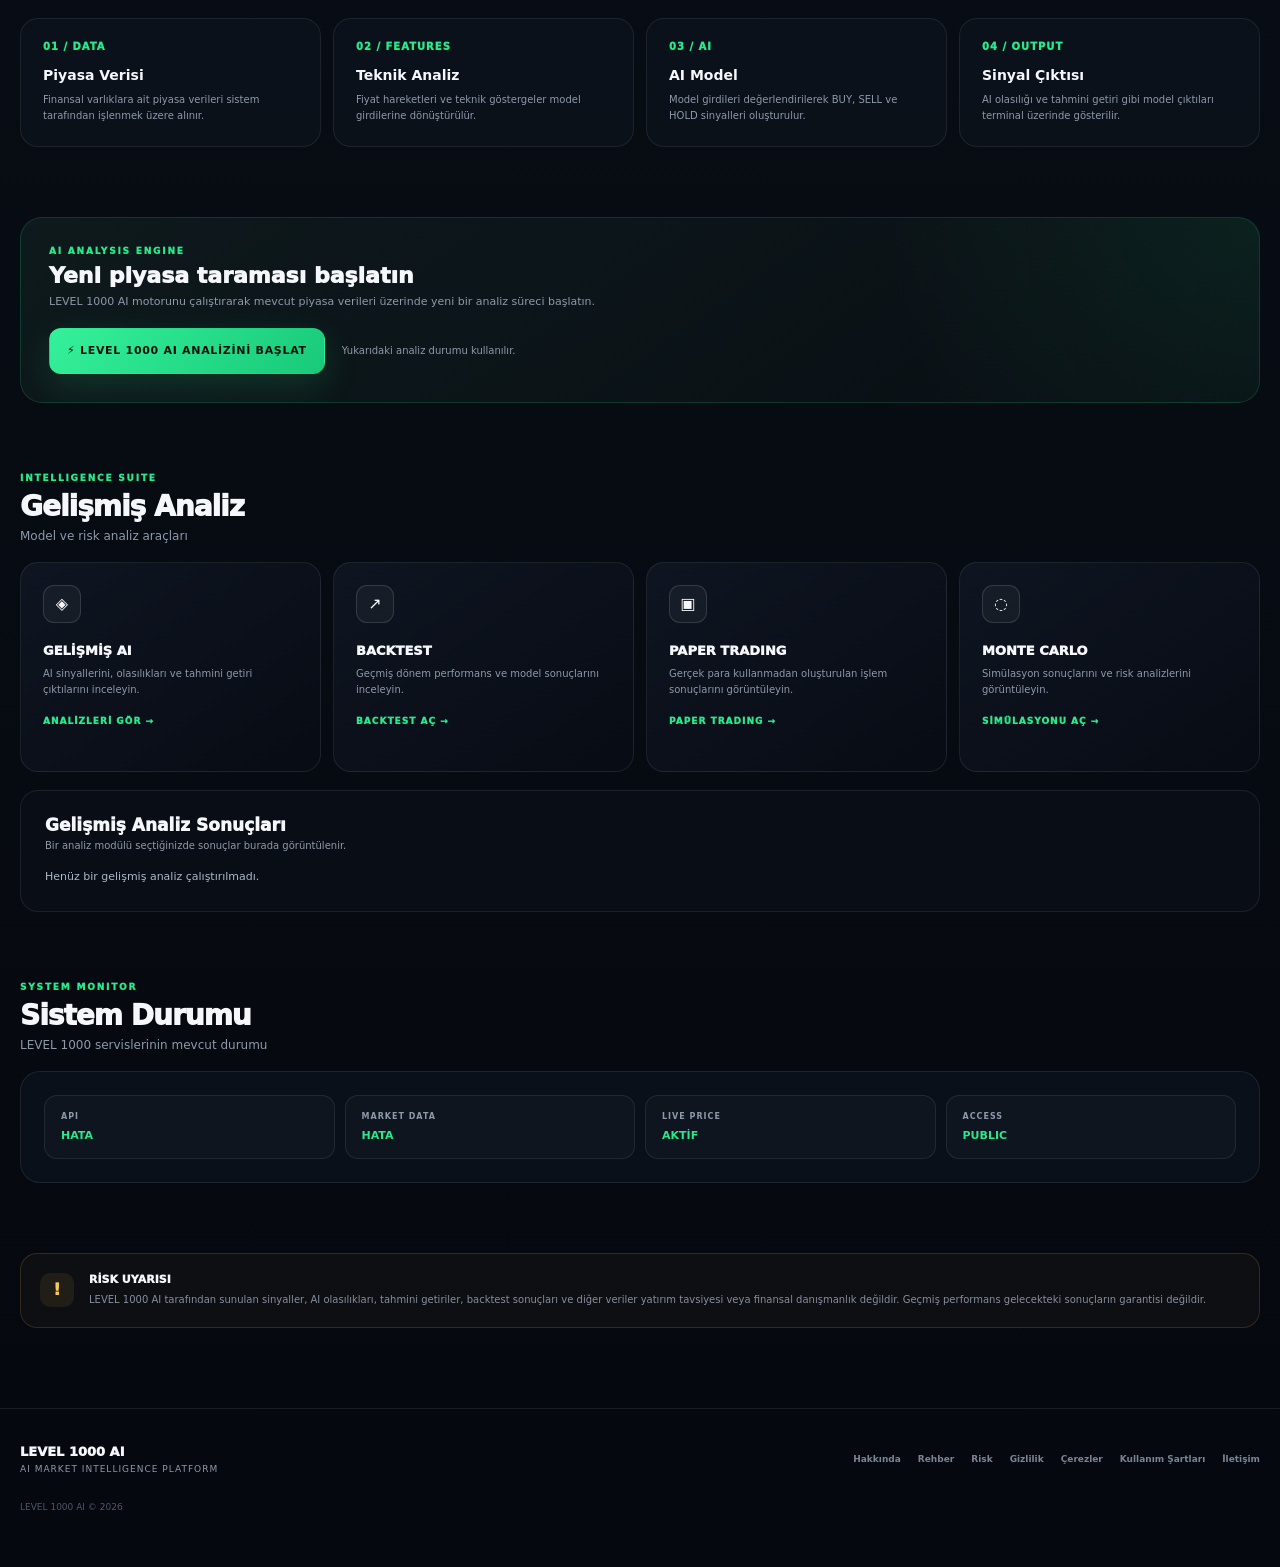
==== commit 842d05ae: "Replace L1K with LEVEL 1000 logo" ====
--- a/templates/index.html
+++ b/templates/index.html
@@ -1,7 +1,7 @@
 <!DOCTYPE html>
 <html lang="tr">
 <head>
-    <link rel="icon" type="image/jpeg" href="/static/favicon.jpg">
+    <link rel="icon" type="image/jpeg" href="/static/favicon.jpg?v=3">
     <meta charset="UTF-8">
     <meta name="viewport" content="width=device-width, initial-scale=1.0">
 
@@ -1116,9 +1116,9 @@
             <div class="brand">
 
                 <div class="brand-mark">
-                    L1K
+                <img src="/static/logo.jpg?v=1" alt="LEVEL 1000 AI">
                 </div>
-
+                     
                 <div>
                     <div class="brand-name">
                         LEVEL 1000 AI
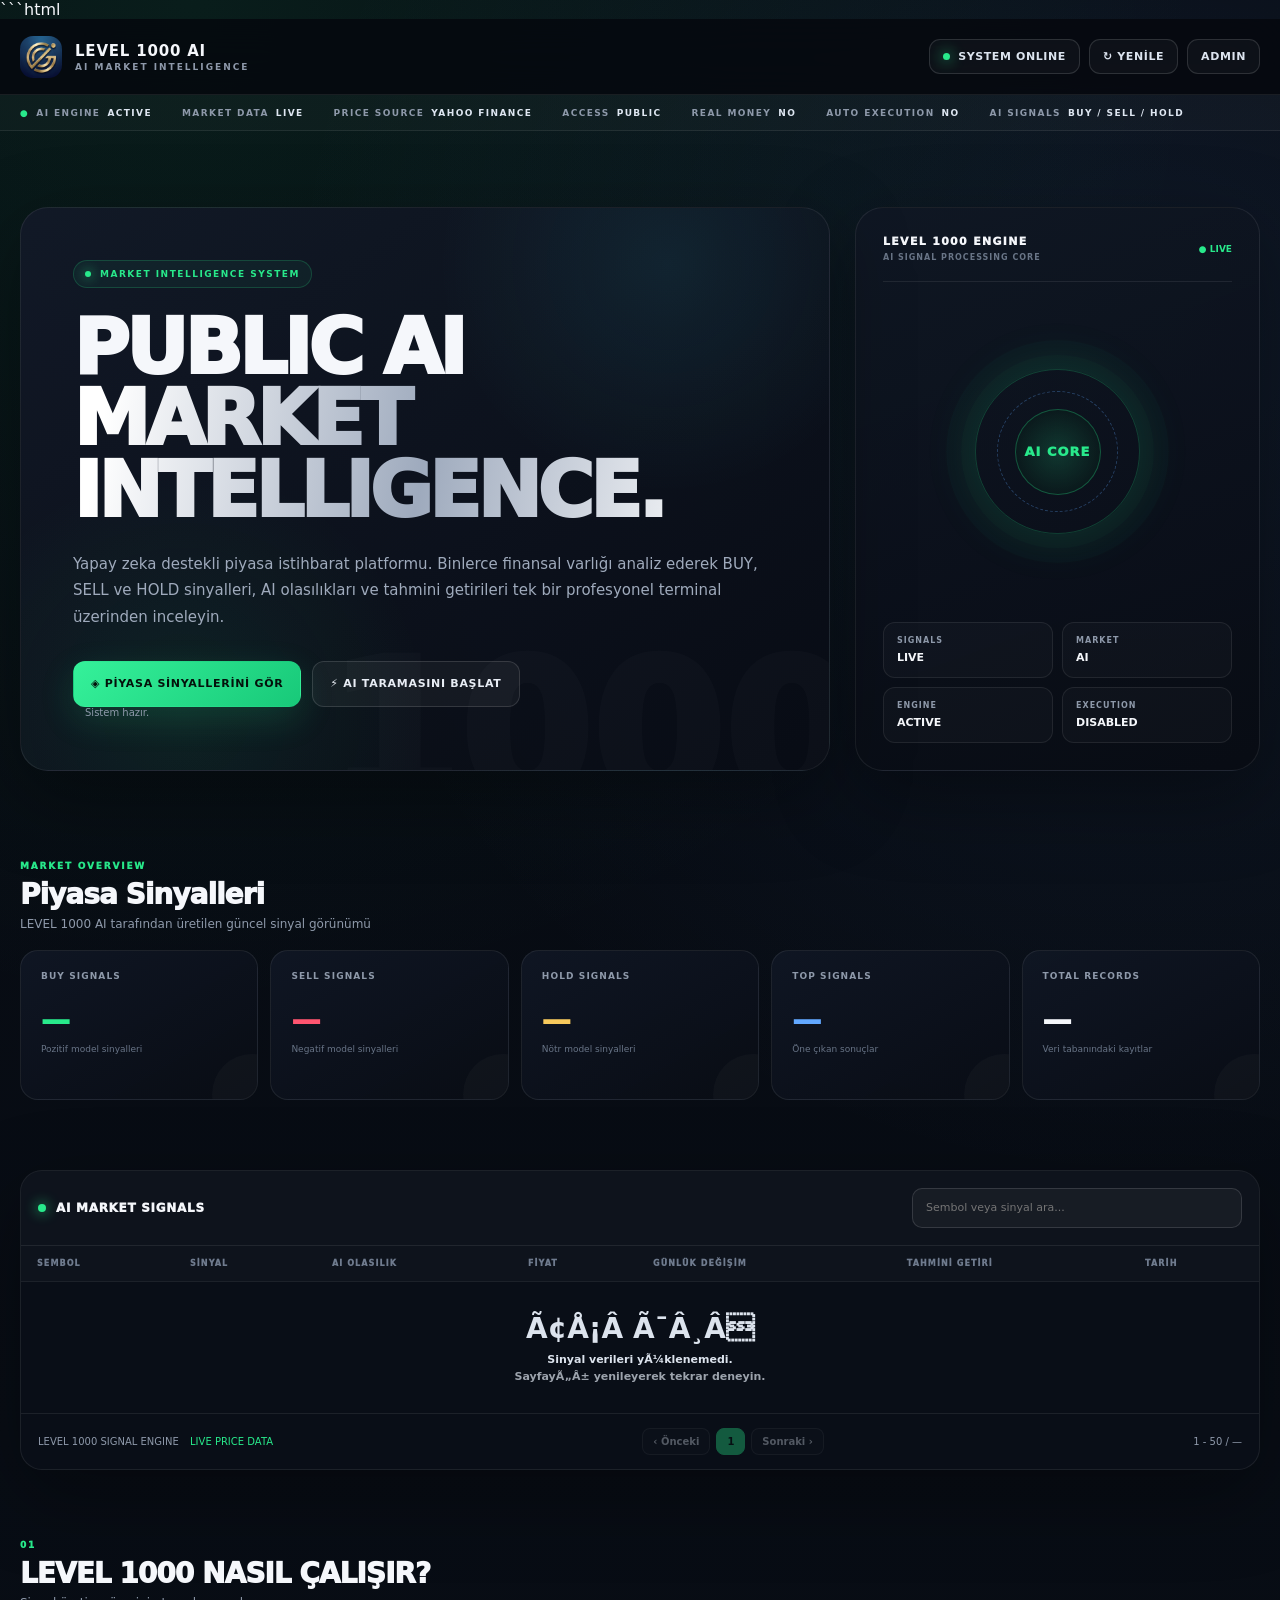
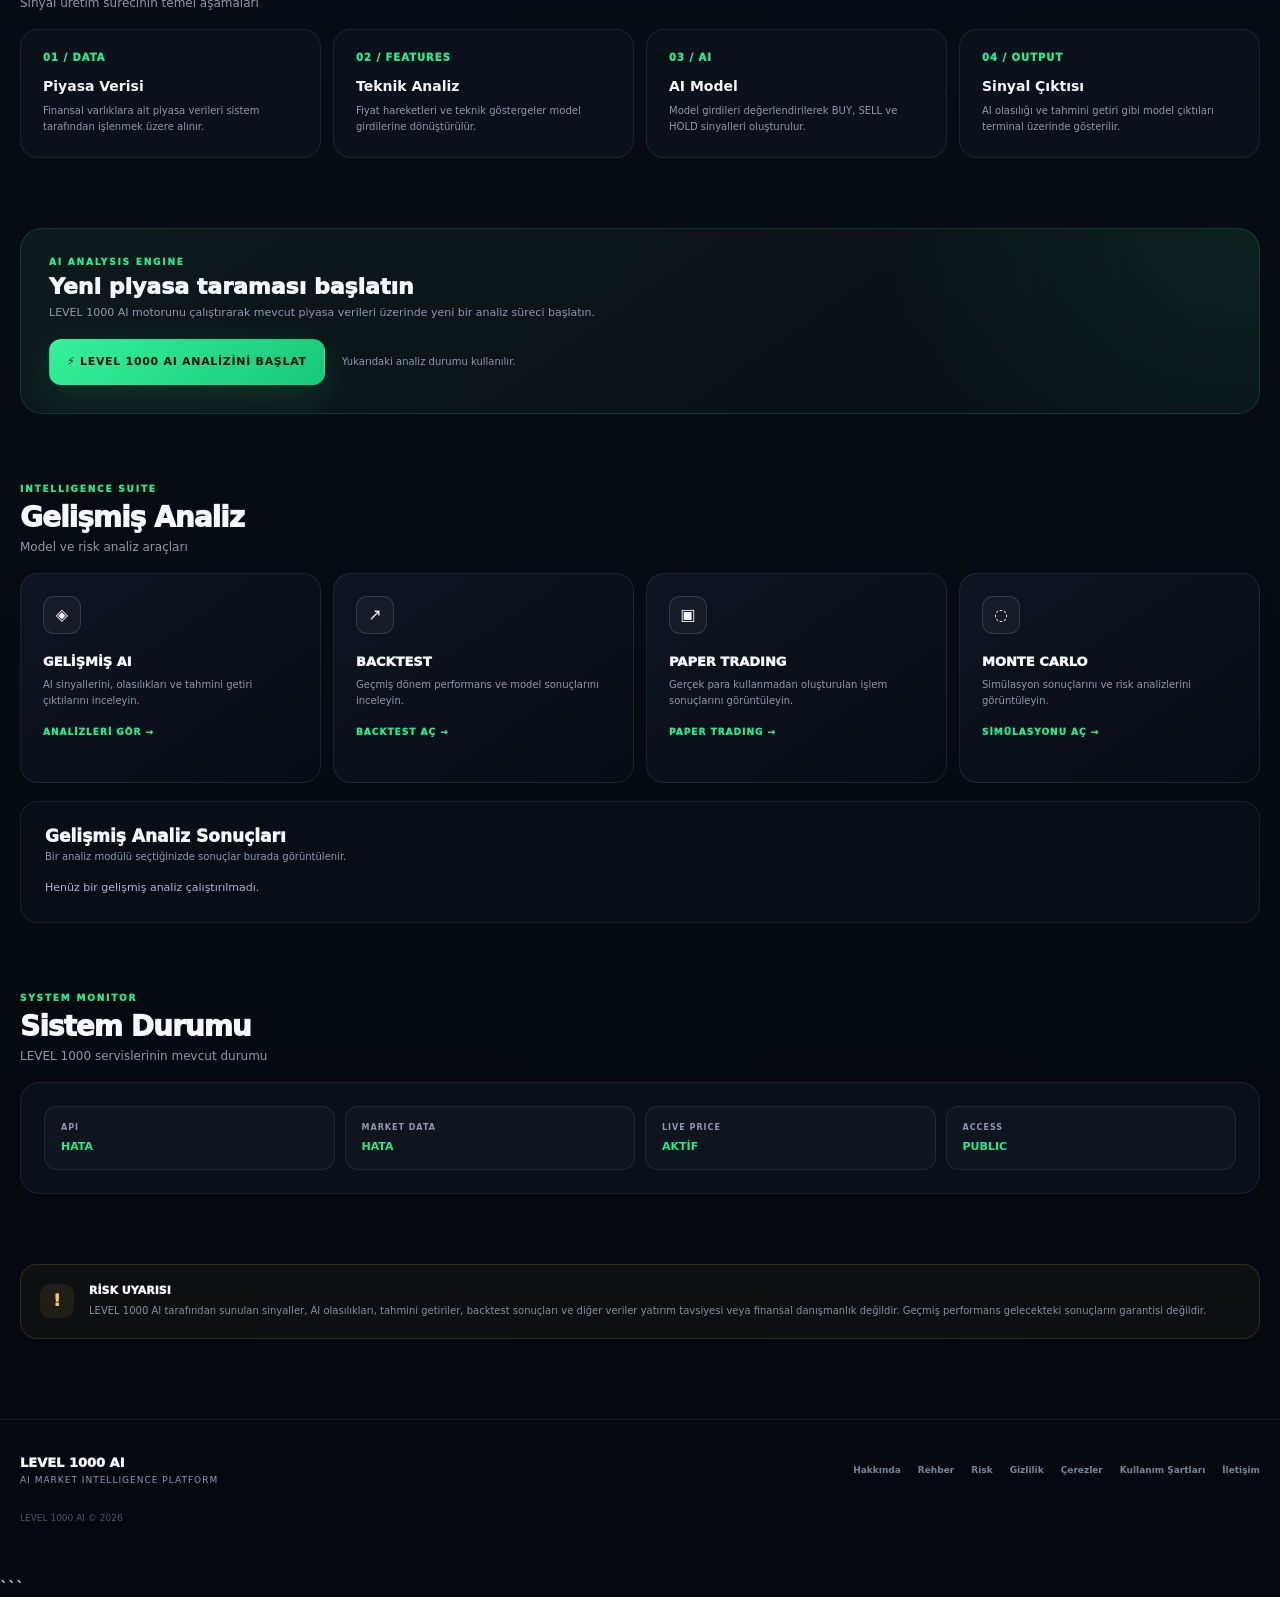
==== commit b8d68e81: "Fix LEVEL 1000 logo size" ====
--- a/templates/index.html
+++ b/templates/index.html
@@ -1,16 +1,24 @@
+```html
 <!DOCTYPE html>
 <html lang="tr">
 <head>
+
     <link rel="icon" type="image/jpeg" href="/static/favicon.jpg?v=3">
+
     <meta charset="UTF-8">
     <meta name="viewport" content="width=device-width, initial-scale=1.0">
 
     <title>LEVEL 1000 AI — AI Market Intelligence</title>
-    <meta name="description" content="LEVEL 1000 AI — Yapay zeka destekli piyasa istihbarat ve sinyal platformu.">
+
+    <meta
+        name="description"
+        content="LEVEL 1000 AI — Yapay zeka destekli piyasa istihbarat ve sinyal platformu."
+    >
 
     <meta name="theme-color" content="#070b12">
 
     <style>
+
         :root {
             --bg: #060910;
             --bg2: #0a0f18;
@@ -49,11 +57,27 @@
                 BlinkMacSystemFont,
                 "Segoe UI",
                 sans-serif;
+
             color: var(--text);
+
             background:
-                radial-gradient(circle at 15% 0%, rgba(39,233,139,.09), transparent 30%),
-                radial-gradient(circle at 90% 10%, rgba(98,168,255,.09), transparent 28%),
-                linear-gradient(180deg, #060910 0%, #080d15 45%, #05080e 100%);
+                radial-gradient(
+                    circle at 15% 0%,
+                    rgba(39,233,139,.09),
+                    transparent 30%
+                ),
+                radial-gradient(
+                    circle at 90% 10%,
+                    rgba(98,168,255,.09),
+                    transparent 28%
+                ),
+                linear-gradient(
+                    180deg,
+                    #060910 0%,
+                    #080d15 45%,
+                    #05080e 100%
+                );
+
             min-height: 100vh;
             overflow-x: hidden;
         }
@@ -64,11 +88,26 @@
             inset: 0;
             pointer-events: none;
             opacity: .25;
+
             background-image:
-                linear-gradient(rgba(255,255,255,.018) 1px, transparent 1px),
-                linear-gradient(90deg, rgba(255,255,255,.018) 1px, transparent 1px);
+                linear-gradient(
+                    rgba(255,255,255,.018) 1px,
+                    transparent 1px
+                ),
+                linear-gradient(
+                    90deg,
+                    rgba(255,255,255,.018) 1px,
+                    transparent 1px
+                );
+
             background-size: 48px 48px;
-            mask-image: linear-gradient(to bottom, black, transparent 80%);
+
+            mask-image:
+                linear-gradient(
+                    to bottom,
+                    black,
+                    transparent 80%
+                );
         }
 
         button,
@@ -90,7 +129,10 @@
             margin: auto;
         }
 
-        /* HEADER */
+
+        /* ============================================================
+           HEADER
+        ============================================================ */
 
         header {
             position: sticky;
@@ -116,17 +158,48 @@
             gap: 13px;
         }
 
+        /* LOGO — KESİN 42x42 */
+
         .brand-mark {
-            width: 42px;
-            height: 42px;
+            width: 42px !important;
+            height: 42px !important;
+
+            min-width: 42px !important;
+            min-height: 42px !important;
+
+            max-width: 42px !important;
+            max-height: 42px !important;
+
+            padding: 0 !important;
+            margin: 0 !important;
+
             border-radius: 13px;
-            display: grid;
-            place-items: center;
-            font-weight: 950;
-            letter-spacing: -1px;
-            background: linear-gradient(135deg, #ffffff, #aeb9c9);
-            color: #05080d;
-            box-shadow: 0 0 30px rgba(255,255,255,.08);
+
+            display: flex !important;
+            align-items: center !important;
+            justify-content: center !important;
+
+            overflow: hidden !important;
+
+            background: none !important;
+            box-shadow: none !important;
+        }
+
+        .brand-mark img {
+            width: 42px !important;
+            height: 42px !important;
+
+            min-width: 42px !important;
+            min-height: 42px !important;
+
+            max-width: 42px !important;
+            max-height: 42px !important;
+
+            padding: 0 !important;
+            margin: 0 !important;
+
+            object-fit: contain !important;
+            display: block !important;
         }
 
         .brand-name {
@@ -180,7 +253,10 @@
             border-color: rgba(255,255,255,.2);
         }
 
-        /* TICKER */
+
+        /* ============================================================
+           TICKER
+        ============================================================ */
 
         .ticker {
             border-bottom: 1px solid var(--border);
@@ -214,7 +290,10 @@
             color: var(--green);
         }
 
-        /* HERO */
+
+        /* ============================================================
+           HERO
+        ============================================================ */
 
         .hero {
             padding: 76px 0 55px;
@@ -222,7 +301,9 @@
 
         .hero-grid {
             display: grid;
-            grid-template-columns: minmax(0,1.5fr) minmax(340px,.75fr);
+            grid-template-columns:
+                minmax(0,1.5fr)
+                minmax(340px,.75fr);
             gap: 25px;
             align-items: stretch;
         }
@@ -231,12 +312,27 @@
             position: relative;
             overflow: hidden;
             padding: 52px;
+
             border: 1px solid var(--border);
             border-radius: 28px;
+
             background:
-                radial-gradient(circle at 80% 10%, rgba(69,228,255,.08), transparent 28%),
-                radial-gradient(circle at 20% 90%, rgba(40,233,139,.08), transparent 30%),
-                linear-gradient(145deg, rgba(18,25,39,.96), rgba(8,12,20,.96));
+                radial-gradient(
+                    circle at 80% 10%,
+                    rgba(69,228,255,.08),
+                    transparent 28%
+                ),
+                radial-gradient(
+                    circle at 20% 90%,
+                    rgba(40,233,139,.08),
+                    transparent 30%
+                ),
+                linear-gradient(
+                    145deg,
+                    rgba(18,25,39,.96),
+                    rgba(8,12,20,.96)
+                );
+
             box-shadow: var(--shadow);
         }
 
@@ -256,10 +352,14 @@
             display: inline-flex;
             align-items: center;
             gap: 9px;
+
             padding: 8px 11px;
+
             border: 1px solid rgba(40,233,139,.2);
             border-radius: 999px;
+
             background: rgba(40,233,139,.055);
+
             color: var(--green);
             font-size: 9px;
             font-weight: 900;
@@ -277,6 +377,7 @@
         .hero h1 {
             max-width: 800px;
             margin-top: 24px;
+
             font-size: clamp(43px, 6vw, 82px);
             line-height: .93;
             letter-spacing: -4px;
@@ -286,7 +387,15 @@
         .hero h1 span {
             display: block;
             color: transparent;
-            background: linear-gradient(100deg, #fff 5%, #9eaabd 50%, #fff 95%);
+
+            background:
+                linear-gradient(
+                    100deg,
+                    #fff 5%,
+                    #9eaabd 50%,
+                    #fff 95%
+                );
+
             -webkit-background-clip: text;
             background-clip: text;
         }
@@ -294,6 +403,7 @@
         .hero-description {
             max-width: 750px;
             margin-top: 25px;
+
             color: #9faabc;
             font-size: 15px;
             line-height: 1.75;
@@ -319,9 +429,18 @@
 
         .primary-btn {
             color: #04110b;
-            background: linear-gradient(135deg, #35f19a, #18c979);
+            background:
+                linear-gradient(
+                    135deg,
+                    #35f19a,
+                    #18c979
+                );
+
             border-color: transparent;
-            box-shadow: 0 12px 35px rgba(40,233,139,.15);
+
+            box-shadow:
+                0 12px 35px
+                rgba(40,233,139,.15);
         }
 
         .primary-btn:hover {
@@ -338,14 +457,25 @@
             background: rgba(255,255,255,.08);
         }
 
-        /* ENGINE PANEL */
+
+        /* ============================================================
+           ENGINE PANEL
+        ============================================================ */
 
         .engine-panel {
             border: 1px solid var(--border);
             border-radius: 28px;
             padding: 27px;
-            background: linear-gradient(160deg, rgba(16,23,36,.95), rgba(8,12,20,.98));
+
+            background:
+                linear-gradient(
+                    160deg,
+                    rgba(16,23,36,.95),
+                    rgba(8,12,20,.98)
+                );
+
             box-shadow: var(--shadow);
+
             display: flex;
             flex-direction: column;
         }
@@ -354,7 +484,9 @@
             display: flex;
             align-items: center;
             justify-content: space-between;
+
             padding-bottom: 19px;
+
             border-bottom: 1px solid var(--border);
         }
 
@@ -379,14 +511,19 @@
 
         .core-ring {
             position: relative;
+
             width: 165px;
             height: 165px;
+
             border-radius: 50%;
+
             border: 1px solid rgba(40,233,139,.22);
+
             box-shadow:
                 0 0 0 14px rgba(40,233,139,.025),
                 0 0 0 29px rgba(40,233,139,.018),
                 0 0 55px rgba(40,233,139,.12);
+
             display: grid;
             place-items: center;
         }
@@ -395,20 +532,33 @@
             content: "";
             position: absolute;
             inset: 21px;
+
             border: 1px dashed rgba(98,168,255,.3);
             border-radius: 50%;
+
             animation: spin 14s linear infinite;
         }
 
         .core-center {
             width: 86px;
             height: 86px;
+
             border-radius: 50%;
+
             display: grid;
             place-items: center;
-            background: radial-gradient(circle, rgba(40,233,139,.18), rgba(8,13,20,.95));
+
+            background:
+                radial-gradient(
+                    circle,
+                    rgba(40,233,139,.18),
+                    rgba(8,13,20,.95)
+                );
+
             border: 1px solid rgba(40,233,139,.3);
+
             color: var(--green);
+
             font-size: 13px;
             font-weight: 950;
             letter-spacing: 1px;
@@ -428,17 +578,22 @@
 
         .engine-metric {
             padding: 13px;
+
             border-radius: 12px;
             border: 1px solid var(--border);
+
             background: rgba(255,255,255,.025);
         }
 
         .engine-metric label {
             display: block;
+
             color: var(--muted);
+
             font-size: 8px;
             font-weight: 800;
             letter-spacing: 1px;
+
             margin-bottom: 6px;
         }
 
@@ -446,7 +601,10 @@
             font-size: 11px;
         }
 
-        /* SECTION */
+
+        /* ============================================================
+           SECTION
+        ============================================================ */
 
         .section {
             padding: 35px 0;
@@ -456,15 +614,18 @@
             display: flex;
             align-items: flex-end;
             justify-content: space-between;
+
             gap: 20px;
             margin-bottom: 19px;
         }
 
         .section-kicker {
             color: var(--green);
+
             font-size: 9px;
             letter-spacing: 1.8px;
             font-weight: 950;
+
             margin-bottom: 7px;
         }
 
@@ -476,11 +637,16 @@
 
         .section-subtitle {
             color: var(--muted);
+
             font-size: 12px;
+
             margin-top: 6px;
         }
 
-        /* KPI */
+
+        /* ============================================================
+           KPI
+        ============================================================ */
 
         .kpi-grid {
             display: grid;
@@ -491,26 +657,40 @@
         .kpi {
             min-height: 150px;
             padding: 20px;
+
             position: relative;
             overflow: hidden;
+
             border: 1px solid var(--border);
             border-radius: 18px;
-            background: linear-gradient(150deg, rgba(16,23,36,.94), rgba(9,13,21,.96));
+
+            background:
+                linear-gradient(
+                    150deg,
+                    rgba(16,23,36,.94),
+                    rgba(9,13,21,.96)
+                );
         }
 
         .kpi::after {
             content: "";
+
             position: absolute;
+
             width: 80px;
             height: 80px;
+
             right: -35px;
             bottom: -35px;
+
             border-radius: 50%;
+
             background: rgba(255,255,255,.025);
         }
 
         .kpi-label {
             color: var(--muted);
+
             font-size: 9px;
             font-weight: 850;
             letter-spacing: 1.1px;
@@ -518,6 +698,7 @@
 
         .kpi-value {
             margin-top: 22px;
+
             font-size: 29px;
             font-weight: 950;
             letter-spacing: -1px;
@@ -525,7 +706,9 @@
 
         .kpi-note {
             margin-top: 7px;
+
             color: #687487;
+
             font-size: 9px;
         }
 
@@ -545,13 +728,19 @@
             color: var(--blue);
         }
 
-        /* SIGNALS */
+
+        /* ============================================================
+           SIGNALS
+        ============================================================ */
 
         .signals-card {
             border: 1px solid var(--border);
             border-radius: 22px;
+
             overflow: hidden;
+
             background: rgba(10,15,24,.9);
+
             box-shadow: var(--shadow);
         }
 
@@ -559,9 +748,12 @@
             display: flex;
             align-items: center;
             justify-content: space-between;
+
             gap: 15px;
             padding: 17px;
+
             border-bottom: 1px solid var(--border);
+
             background: rgba(255,255,255,.018);
         }
 
@@ -569,6 +761,7 @@
             display: flex;
             align-items: center;
             gap: 10px;
+
             font-size: 12px;
             font-weight: 950;
             letter-spacing: .7px;
@@ -577,8 +770,11 @@
         .signals-title i {
             width: 8px;
             height: 8px;
+
             border-radius: 50%;
+
             background: var(--green);
+
             box-shadow: 0 0 13px var(--green);
         }
 
@@ -590,18 +786,26 @@
         #signalSearch {
             width: 100%;
             height: 40px;
+
             padding: 0 13px;
+
             color: var(--text);
             background: rgba(255,255,255,.04);
+
             border: 1px solid var(--border2);
             border-radius: 10px;
+
             outline: none;
+
             font-size: 11px;
         }
 
         #signalSearch:focus {
             border-color: rgba(98,168,255,.55);
-            box-shadow: 0 0 0 3px rgba(98,168,255,.08);
+
+            box-shadow:
+                0 0 0 3px
+                rgba(98,168,255,.08);
         }
 
         .table-wrap {
@@ -621,25 +825,36 @@
 
         th {
             padding: 13px 16px;
+
             text-align: left;
+
             color: #6f7b8e;
+
             font-size: 8px;
             font-weight: 950;
             letter-spacing: 1.1px;
+
             border-bottom: 1px solid var(--border);
         }
 
         td {
             padding: 14px 16px;
+
             color: #dce3ed;
+
             font-size: 11px;
             font-weight: 650;
-            border-bottom: 1px solid rgba(255,255,255,.045);
+
+            border-bottom:
+                1px solid
+                rgba(255,255,255,.045);
+
             white-space: nowrap;
         }
 
         tbody tr {
-            transition: background .15s ease;
+            transition:
+                background .15s ease;
         }
 
         tbody tr:hover {
@@ -652,29 +867,43 @@
 
         .pagination {
             padding: 14px 17px;
+
             display: flex;
+
             justify-content: space-between;
             align-items: center;
+
             gap: 15px;
+
             border-top: 1px solid var(--border);
+
             color: var(--muted);
+
             font-size: 10px;
+
             flex-wrap: wrap;
         }
 
         #paginationControls {
             display: flex;
+
             align-items: center;
             justify-content: center;
+
             gap: 6px;
         }
 
         #paginationControls button {
             border: 1px solid var(--border2);
+
             background: rgba(255,255,255,.035);
+
             color: #dce4ef;
+
             border-radius: 8px;
+
             padding: 7px 10px;
+
             font-size: 10px;
             font-weight: 800;
         }
@@ -690,27 +919,38 @@
 
         #paginationControls .page-current {
             color: #04110b;
+
             background: var(--green);
+
             border-color: var(--green);
         }
 
-        /* HOW */
+
+        /* ============================================================
+           HOW
+        ============================================================ */
 
         .how-grid {
             display: grid;
-            grid-template-columns: repeat(4, 1fr);
+
+            grid-template-columns:
+                repeat(4, 1fr);
+
             gap: 12px;
         }
 
         .how-card {
             padding: 22px;
+
             border: 1px solid var(--border);
             border-radius: 18px;
+
             background: rgba(13,19,29,.75);
         }
 
         .how-number {
             color: var(--green);
+
             font-size: 10px;
             font-weight: 950;
             letter-spacing: 1px;
@@ -723,22 +963,41 @@
 
         .how-card p {
             margin-top: 9px;
+
             color: var(--muted);
+
             line-height: 1.6;
             font-size: 10px;
         }
 
-        /* AI */
+
+        /* ============================================================
+           AI
+        ============================================================ */
 
         .analysis-panel {
             position: relative;
             overflow: hidden;
+
             padding: 28px;
-            border: 1px solid rgba(40,233,139,.16);
+
+            border:
+                1px solid
+                rgba(40,233,139,.16);
+
             border-radius: 22px;
+
             background:
-                radial-gradient(circle at 100% 0%, rgba(40,233,139,.08), transparent 30%),
-                linear-gradient(145deg, rgba(15,27,29,.94), rgba(9,15,21,.96));
+                radial-gradient(
+                    circle at 100% 0%,
+                    rgba(40,233,139,.08),
+                    transparent 30%
+                ),
+                linear-gradient(
+                    145deg,
+                    rgba(15,27,29,.94),
+                    rgba(9,15,21,.96)
+                );
         }
 
         .analysis-panel h2 {
@@ -748,7 +1007,9 @@
 
         .analysis-panel p {
             color: var(--muted);
+
             margin-top: 7px;
+
             font-size: 11px;
         }
 
@@ -758,26 +1019,46 @@
 
         #runStatus {
             display: inline-block;
+
             margin-left: 12px;
+
             color: var(--muted);
+
             font-size: 10px;
         }
 
-        /* ADVANCED */
+
+        /* ============================================================
+           ADVANCED
+        ============================================================ */
 
         .advanced-grid {
             display: grid;
-            grid-template-columns: repeat(4, 1fr);
+
+            grid-template-columns:
+                repeat(4, 1fr);
+
             gap: 12px;
         }
 
         .advanced-card {
             padding: 22px;
+
             min-height: 210px;
+
             border: 1px solid var(--border);
             border-radius: 18px;
-            background: linear-gradient(145deg, rgba(16,23,36,.88), rgba(8,12,20,.96));
-            transition: transform .18s ease, border-color .18s ease;
+
+            background:
+                linear-gradient(
+                    145deg,
+                    rgba(16,23,36,.88),
+                    rgba(8,12,20,.96)
+                );
+
+            transition:
+                transform .18s ease,
+                border-color .18s ease;
         }
 
         .advanced-card:hover {
@@ -788,44 +1069,62 @@
         .advanced-icon {
             width: 38px;
             height: 38px;
+
             border-radius: 11px;
+
             display: grid;
             place-items: center;
+
             border: 1px solid var(--border2);
+
             background: rgba(255,255,255,.04);
+
             font-size: 16px;
         }
 
         .advanced-card h3 {
             margin-top: 20px;
+
             font-size: 13px;
             font-weight: 950;
         }
 
         .advanced-card p {
             margin-top: 8px;
+
             color: var(--muted);
+
             line-height: 1.6;
             font-size: 10px;
         }
 
         .advanced-card button {
             margin-top: 18px;
+
             border: 0;
+
             background: transparent;
+
             color: var(--green);
+
             font-size: 9px;
             font-weight: 950;
             letter-spacing: 1px;
         }
 
-        /* RESULTS */
+
+        /* ============================================================
+           RESULTS
+        ============================================================ */
 
         #advancedResults {
             margin-top: 18px;
+
             padding: 24px;
+
             border: 1px solid var(--border);
             border-radius: 18px;
+
             background: rgba(10,15,24,.8);
         }
 
@@ -836,42 +1135,58 @@
 
         #advancedResultsSubtitle {
             margin-top: 5px;
+
             color: var(--muted);
+
             font-size: 10px;
         }
 
         #advancedResultsBody {
             margin-top: 17px;
+
             color: #aeb8c8;
+
             font-size: 11px;
             line-height: 1.7;
         }
 
-        /* SYSTEM */
+
+        /* ============================================================
+           SYSTEM
+        ============================================================ */
 
         .system-card {
             padding: 23px;
+
             border: 1px solid var(--border);
             border-radius: 20px;
+
             background: rgba(12,18,28,.86);
         }
 
         .system-grid {
             display: grid;
-            grid-template-columns: repeat(4, 1fr);
+
+            grid-template-columns:
+                repeat(4, 1fr);
+
             gap: 10px;
         }
 
         .system-item {
             padding: 16px;
+
             border-radius: 13px;
             border: 1px solid var(--border);
+
             background: rgba(255,255,255,.025);
         }
 
         .system-item label {
             display: block;
+
             color: var(--muted);
+
             font-size: 8px;
             font-weight: 850;
             letter-spacing: 1px;
@@ -879,30 +1194,52 @@
 
         .system-item strong {
             display: block;
+
             margin-top: 8px;
+
             font-size: 11px;
+
             color: var(--green);
         }
 
-        /* WARNING */
+
+        /* ============================================================
+           WARNING
+        ============================================================ */
 
         .warning {
             display: flex;
+
             gap: 15px;
+
             padding: 19px;
-            border: 1px solid rgba(247,201,92,.15);
+
+            border:
+                1px solid
+                rgba(247,201,92,.15);
+
             border-radius: 17px;
-            background: rgba(247,201,92,.035);
+
+            background:
+                rgba(247,201,92,.035);
         }
 
         .warning-icon {
-            flex: 0 0 34px;
+            flex:
+                0 0 34px;
+
             height: 34px;
+
             display: grid;
             place-items: center;
+
             border-radius: 10px;
-            background: rgba(247,201,92,.08);
+
+            background:
+                rgba(247,201,92,.08);
+
             color: var(--yellow);
+
             font-weight: 950;
         }
 
@@ -913,23 +1250,33 @@
 
         .warning p {
             margin-top: 6px;
+
             color: #858fa0;
+
             font-size: 10px;
             line-height: 1.65;
         }
 
-        /* FOOTER */
+
+        /* ============================================================
+           FOOTER
+        ============================================================ */
 
         footer {
             margin-top: 45px;
+
             padding: 35px 0 45px;
+
             border-top: 1px solid var(--border);
         }
 
         .footer-inner {
             display: flex;
+
             justify-content: space-between;
+
             gap: 30px;
+
             align-items: center;
         }
 
@@ -940,16 +1287,22 @@
 
         .footer-sub {
             color: var(--muted);
+
             margin-top: 5px;
+
             font-size: 9px;
             letter-spacing: 1px;
         }
 
         .footer-links {
             display: flex;
+
             flex-wrap: wrap;
+
             gap: 17px;
+
             color: #798496;
+
             font-size: 9px;
             font-weight: 800;
         }
@@ -960,11 +1313,16 @@
 
         .copyright {
             margin-top: 28px;
+
             color: #4d5868;
+
             font-size: 9px;
         }
 
-        /* SCREENS */
+
+        /* ============================================================
+           SCREENS
+        ============================================================ */
 
         #authScreen {
             min-height: 100vh;
@@ -976,33 +1334,50 @@
 
         #message {
             margin: 10px auto;
-            width: min(1440px, calc(100% - 40px));
-        }
-
-        /* RESPONSIVE */
+
+            width:
+                min(
+                    1440px,
+                    calc(100% - 40px)
+                );
+        }
+
+
+        /* ============================================================
+           RESPONSIVE
+        ============================================================ */
 
         @media (max-width: 1100px) {
+
             .hero-grid {
                 grid-template-columns: 1fr;
             }
 
             .kpi-grid {
-                grid-template-columns: repeat(3, 1fr);
+                grid-template-columns:
+                    repeat(3, 1fr);
             }
 
             .how-grid,
             .advanced-grid {
-                grid-template-columns: repeat(2, 1fr);
+                grid-template-columns:
+                    repeat(2, 1fr);
             }
 
             .system-grid {
-                grid-template-columns: repeat(2, 1fr);
+                grid-template-columns:
+                    repeat(2, 1fr);
             }
         }
 
         @media (max-width: 700px) {
+
             .container {
-                width: min(100% - 24px, 1440px);
+                width:
+                    min(
+                        100% - 24px,
+                        1440px
+                    );
             }
 
             header {
@@ -1037,7 +1412,8 @@
             }
 
             .kpi-grid {
-                grid-template-columns: 1fr 1fr;
+                grid-template-columns:
+                    1fr 1fr;
             }
 
             .kpi:last-child {
@@ -1085,6 +1461,7 @@
         }
 
         @media (max-width: 450px) {
+
             .kpi-grid {
                 grid-template-columns: 1fr;
             }
@@ -1102,24 +1479,96 @@
                 width: 100%;
             }
         }
+
+
+        /* ============================================================
+           PRINT
+        ============================================================ */
+
+        @media print {
+
+            .top-header {
+                position: static;
+            }
+
+            .terminal-ticker,
+            .plan-info-bar,
+            .signals-toolbar,
+            .upgrade-button,
+            .logout-button,
+            .admin-button {
+                display: none !important;
+            }
+
+            .main-container,
+            .terminal-footer {
+                width: 100%;
+            }
+
+            .plans-section,
+            .signals-section,
+            .advanced-section,
+            .system-panel {
+                box-shadow: none;
+            }
+        }
+
     </style>
 </head>
 
+
 <body>
 
 <div id="appScreen">
 
-    <!-- HEADER -->
+
+    <!-- ============================================================
+         HEADER
+    ============================================================ -->
+
     <header>
+
         <div class="container header-inner">
 
             <div class="brand">
 
-                <div class="brand-mark">
-                <img src="/static/logo.jpg?v=1" alt="LEVEL 1000 AI">
+                <div
+                    class="brand-mark"
+                    style="
+                        width:42px !important;
+                        height:42px !important;
+                        min-width:42px !important;
+                        min-height:42px !important;
+                        max-width:42px !important;
+                        max-height:42px !important;
+                        overflow:hidden !important;
+                    "
+                >
+
+                    <img
+                        src="/static/logo.jpg?v=2"
+                        alt="LEVEL 1000 AI"
+
+                        width="42"
+                        height="42"
+
+                        style="
+                            width:42px !important;
+                            height:42px !important;
+                            min-width:42px !important;
+                            min-height:42px !important;
+                            max-width:42px !important;
+                            max-height:42px !important;
+                            object-fit:contain !important;
+                            display:block !important;
+                        "
+                    >
+
                 </div>
-                     
+
+
                 <div>
+
                     <div class="brand-name">
                         LEVEL 1000 AI
                     </div>
@@ -1127,16 +1576,22 @@
                     <div class="brand-sub">
                         AI MARKET INTELLIGENCE
                     </div>
+
                 </div>
 
             </div>
 
+
             <div class="header-actions">
 
                 <div class="status-pill">
+
                     <span class="status-dot"></span>
+
                     SYSTEM ONLINE
+
                 </div>
+
 
                 <button
                     class="header-btn"
@@ -1145,6 +1600,7 @@
                 >
                     ↻ YENİLE
                 </button>
+
 
                 <button
                     id="adminButton"
@@ -1158,10 +1614,14 @@
             </div>
 
         </div>
+
     </header>
 
 
-    <!-- TICKER -->
+    <!-- ============================================================
+         TICKER
+    ============================================================ -->
+
     <div class="ticker">
 
         <div class="container ticker-inner">
@@ -1202,41 +1662,65 @@
 
     <main>
 
-        <!-- HERO -->
+
+        <!-- ========================================================
+             HERO
+        ======================================================== -->
+
         <section class="hero">
 
             <div class="container hero-grid">
 
+
                 <div class="hero-main">
 
                     <div class="eyebrow">
+
                         <span></span>
+
                         MARKET INTELLIGENCE SYSTEM
-                    </div>
+
+                    </div>
+
 
                     <h1>
+
                         PUBLIC AI
-                        <span>MARKET INTELLIGENCE.</span>
+
+                        <span>
+                            MARKET INTELLIGENCE.
+                        </span>
+
                     </h1>
 
+
                     <p class="hero-description">
+
                         Yapay zeka destekli piyasa istihbarat platformu.
                         Binlerce finansal varlığı analiz ederek BUY, SELL ve HOLD
                         sinyalleri, AI olasılıkları ve tahmini getirileri tek bir
                         profesyonel terminal üzerinden inceleyin.
+
                     </p>
+
 
                     <div class="hero-buttons">
 
                         <button
                             class="primary-btn"
                             type="button"
-                            onclick="document.getElementById('signalsSection').scrollIntoView({behavior:'smooth'})"
+                            onclick="
+                                document
+                                    .getElementById('signalsSection')
+                                    .scrollIntoView({
+                                        behavior:'smooth'
+                                    })
+                            "
                         >
                             ◈ PİYASA SİNYALLERİNİ GÖR
                         </button>
 
-                        <!-- TEK runAnalysisButton -->
+
                         <button
                             id="runAnalysisButton"
                             class="secondary-btn"
@@ -1248,7 +1732,7 @@
 
                     </div>
 
-                    <!-- TEK runStatus -->
+
                     <span id="runStatus">
                         Sistem hazır.
                     </span>
@@ -1256,8 +1740,12 @@
                 </div>
 
 
-                <!-- ENGINE -->
+                <!-- ====================================================
+                     ENGINE
+                ==================================================== -->
+
                 <aside class="engine-panel">
+
 
                     <div class="engine-top">
 
@@ -1267,17 +1755,21 @@
                                 LEVEL 1000 ENGINE
                             </div>
 
-                            <div style="
-                                margin-top:5px;
-                                color:#697587;
-                                font-size:8px;
-                                letter-spacing:1px;
-                                font-weight:800;
-                            ">
+
+                            <div
+                                style="
+                                    margin-top:5px;
+                                    color:#697587;
+                                    font-size:8px;
+                                    letter-spacing:1px;
+                                    font-weight:800;
+                                "
+                            >
                                 AI SIGNAL PROCESSING CORE
                             </div>
 
                         </div>
+
 
                         <div class="engine-live">
                             ● LIVE
@@ -1301,24 +1793,56 @@
 
                     <div class="engine-metrics">
 
+
                         <div class="engine-metric">
-                            <label>SIGNALS</label>
-                            <strong>LIVE</strong>
-                        </div>
+
+                            <label>
+                                SIGNALS
+                            </label>
+
+                            <strong>
+                                LIVE
+                            </strong>
+
+                        </div>
+
 
                         <div class="engine-metric">
-                            <label>MARKET</label>
-                            <strong>AI</strong>
-                        </div>
+
+                            <label>
+                                MARKET
+                            </label>
+
+                            <strong>
+                                AI
+                            </strong>
+
+                        </div>
+
 
                         <div class="engine-metric">
-                            <label>ENGINE</label>
-                            <strong>ACTIVE</strong>
-                        </div>
+
+                            <label>
+                                ENGINE
+                            </label>
+
+                            <strong>
+                                ACTIVE
+                            </strong>
+
+                        </div>
+
 
                         <div class="engine-metric">
-                            <label>EXECUTION</label>
-                            <strong>DISABLED</strong>
+
+                            <label>
+                                EXECUTION
+                            </label>
+
+                            <strong>
+                                DISABLED
+                            </strong>
+
                         </div>
 
                     </div>
@@ -1330,10 +1854,14 @@
         </section>
 
 
-        <!-- MARKET OVERVIEW -->
+        <!-- ========================================================
+             MARKET OVERVIEW
+        ======================================================== -->
+
         <section class="section">
 
             <div class="container">
+
 
                 <div class="section-heading">
 
@@ -1357,6 +1885,7 @@
 
 
                 <div class="kpi-grid">
+
 
                     <div class="kpi buy">
 
@@ -1464,7 +1993,10 @@
         </section>
 
 
-        <!-- SIGNAL TABLE -->
+        <!-- ========================================================
+             SIGNAL TABLE
+        ======================================================== -->
+
         <section
             id="signalsSection"
             class="section"
@@ -1474,6 +2006,7 @@
 
                 <div class="signals-card">
 
+
                     <div class="signals-toolbar">
 
                         <div class="signals-title">
@@ -1485,6 +2018,7 @@
                             </span>
 
                         </div>
+
 
                         <div class="search-box">
 
@@ -1539,6 +2073,7 @@
                                 </tr>
 
                             </thead>
+
 
                             <tbody id="signalsBody">
 
@@ -1553,7 +2088,6 @@
                                         "
                                     >
                                         Sinyaller yükleniyor...
-
                                     </td>
 
                                 </tr>
@@ -1565,17 +2099,19 @@
                     </div>
 
 
-                    <!-- DİNAMİK PAGINATION -->
                     <div class="pagination">
 
+
                         <div>
 
                             LEVEL 1000 SIGNAL ENGINE
 
-                            <span style="
-                                margin-left:8px;
-                                color:#28e98b;
-                            ">
+                            <span
+                                style="
+                                    margin-left:8px;
+                                    color:#28e98b;
+                                "
+                            >
                                 LIVE PRICE DATA
                             </span>
 
@@ -1590,6 +2126,7 @@
                             >
                                 ‹ Önceki
                             </button>
+
 
                             <button
                                 type="button"
@@ -1599,6 +2136,7 @@
                                 1
                             </button>
 
+
                             <button
                                 type="button"
                                 disabled
@@ -1610,9 +2148,7 @@
 
 
                         <div id="paginationInfo">
-
                             1 - 50 / —
-
                         </div>
 
                     </div>
@@ -1624,10 +2160,14 @@
         </section>
 
 
-        <!-- HOW IT WORKS -->
+        <!-- ========================================================
+             HOW IT WORKS
+        ======================================================== -->
+
         <section class="section">
 
             <div class="container">
+
 
                 <div class="section-heading">
 
@@ -1651,6 +2191,7 @@
 
 
                 <div class="how-grid">
+
 
                     <div class="how-card">
 
@@ -1730,7 +2271,10 @@
         </section>
 
 
-        <!-- AI ANALYSIS -->
+        <!-- ========================================================
+             AI ANALYSIS
+        ======================================================== -->
+
         <section class="section">
 
             <div class="container">
@@ -1750,7 +2294,7 @@
                         üzerinde yeni bir analiz süreci başlatın.
                     </p>
 
-                    <!-- ID YOK: duplicate ID problemi çözüldü -->
+
                     <button
                         class="primary-btn"
                         type="button"
@@ -1758,6 +2302,7 @@
                     >
                         ⚡ LEVEL 1000 AI ANALİZİNİ BAŞLAT
                     </button>
+
 
                     <span
                         style="
@@ -1776,10 +2321,14 @@
         </section>
 
 
-        <!-- ADVANCED -->
+        <!-- ========================================================
+             ADVANCED
+        ======================================================== -->
+
         <section class="section">
 
             <div class="container">
+
 
                 <div class="section-heading">
 
@@ -1803,6 +2352,7 @@
 
 
                 <div class="advanced-grid">
+
 
                     <div class="advanced-card">
 
@@ -1927,10 +2477,14 @@
         </section>
 
 
-        <!-- SYSTEM MONITOR -->
+        <!-- ========================================================
+             SYSTEM MONITOR
+        ======================================================== -->
+
         <section class="section">
 
             <div class="container">
+
 
                 <div class="section-heading">
 
@@ -1956,6 +2510,7 @@
                 <div class="system-card">
 
                     <div class="system-grid">
+
 
                         <div class="system-item">
 
@@ -2017,7 +2572,10 @@
         </section>
 
 
-        <!-- RISK -->
+        <!-- ========================================================
+             RISK
+        ======================================================== -->
+
         <section class="section">
 
             <div class="container">
@@ -2053,12 +2611,16 @@
     </main>
 
 
-    <!-- FOOTER -->
+    <!-- ============================================================
+         FOOTER
+    ============================================================ -->
+
     <footer>
 
         <div class="container">
 
             <div class="footer-inner">
+
 
                 <div>
 
@@ -2120,6 +2682,7 @@
 
 
 <!-- AUTH SCREEN -->
+
 <div
     id="authScreen"
     style="display:none;"
@@ -2127,11 +2690,14 @@
 
 
 <!-- MESSAGE -->
+
 <div id="message"></div>
 
 
 <!-- EXISTING OPTIMIZED JS -->
+
 <script src="/static/script.js?v=1002"></script>
 
 </body>
-</html>+</html>
+```
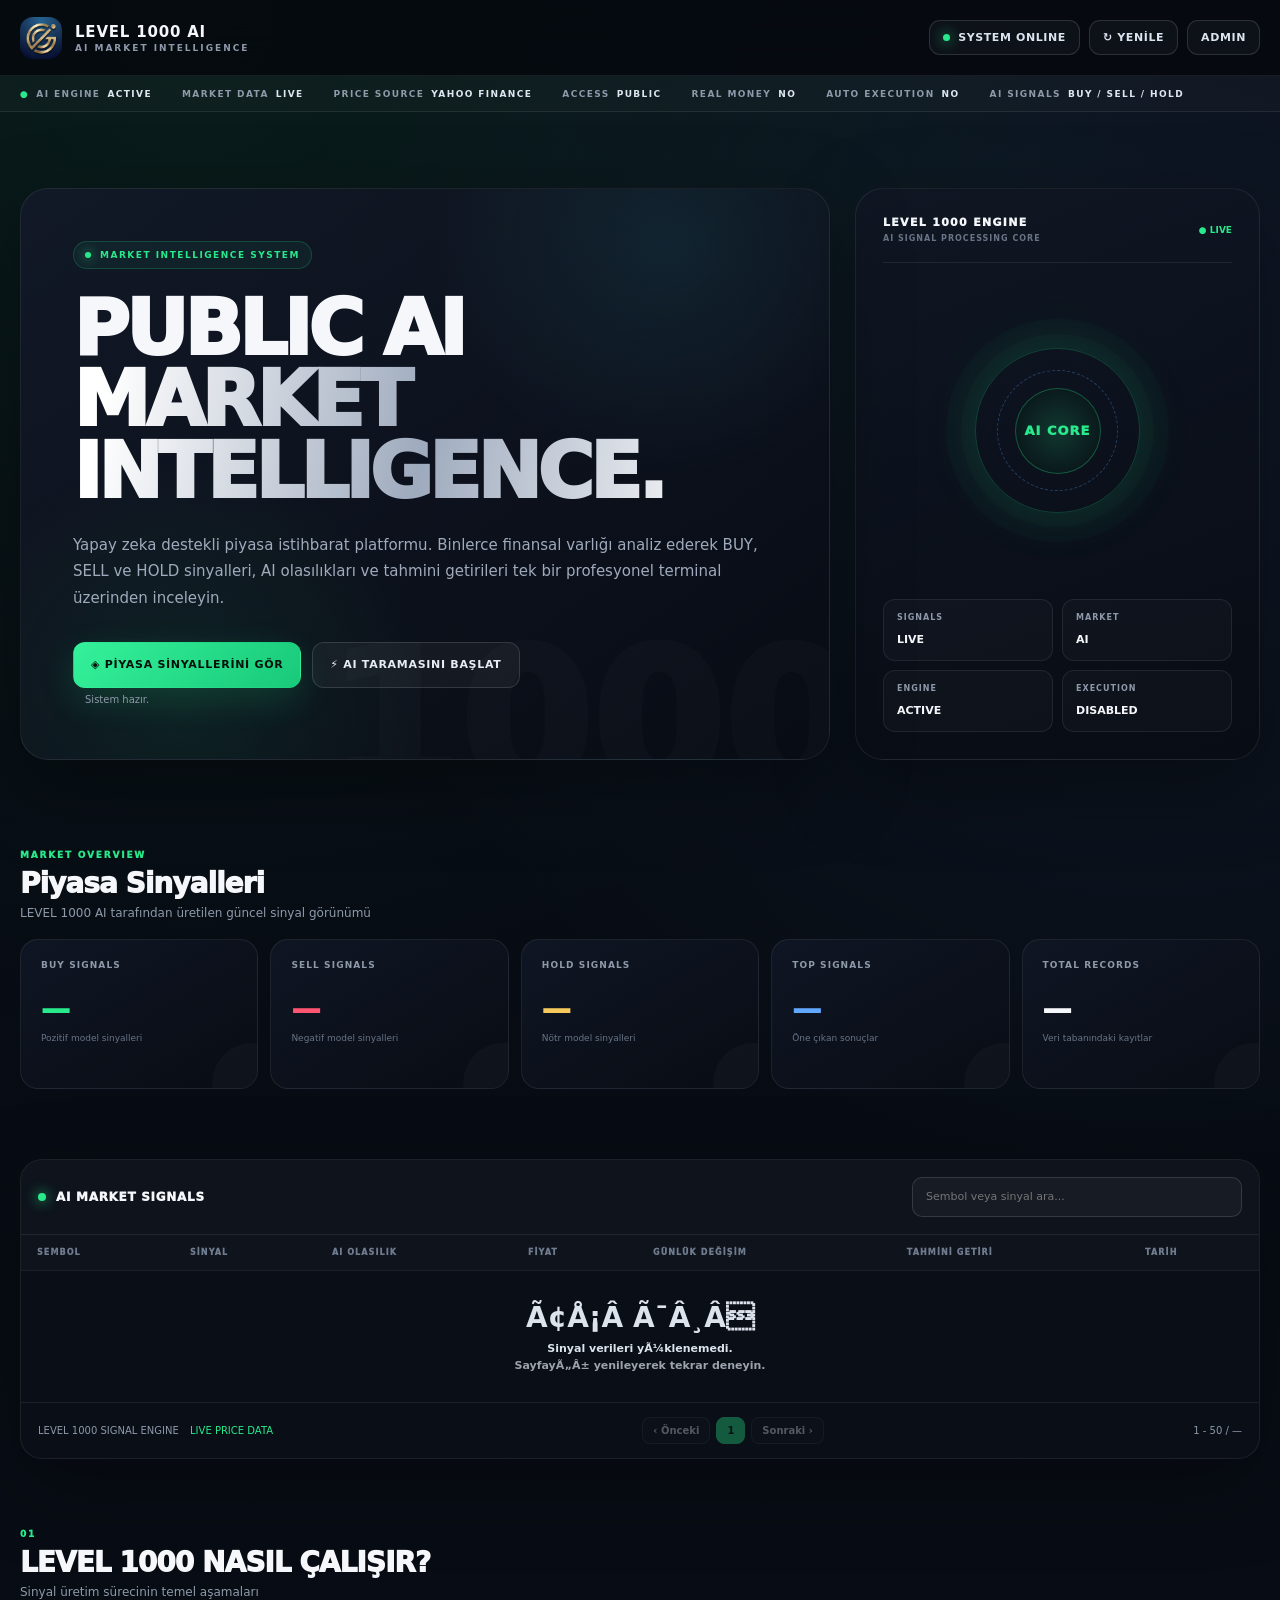
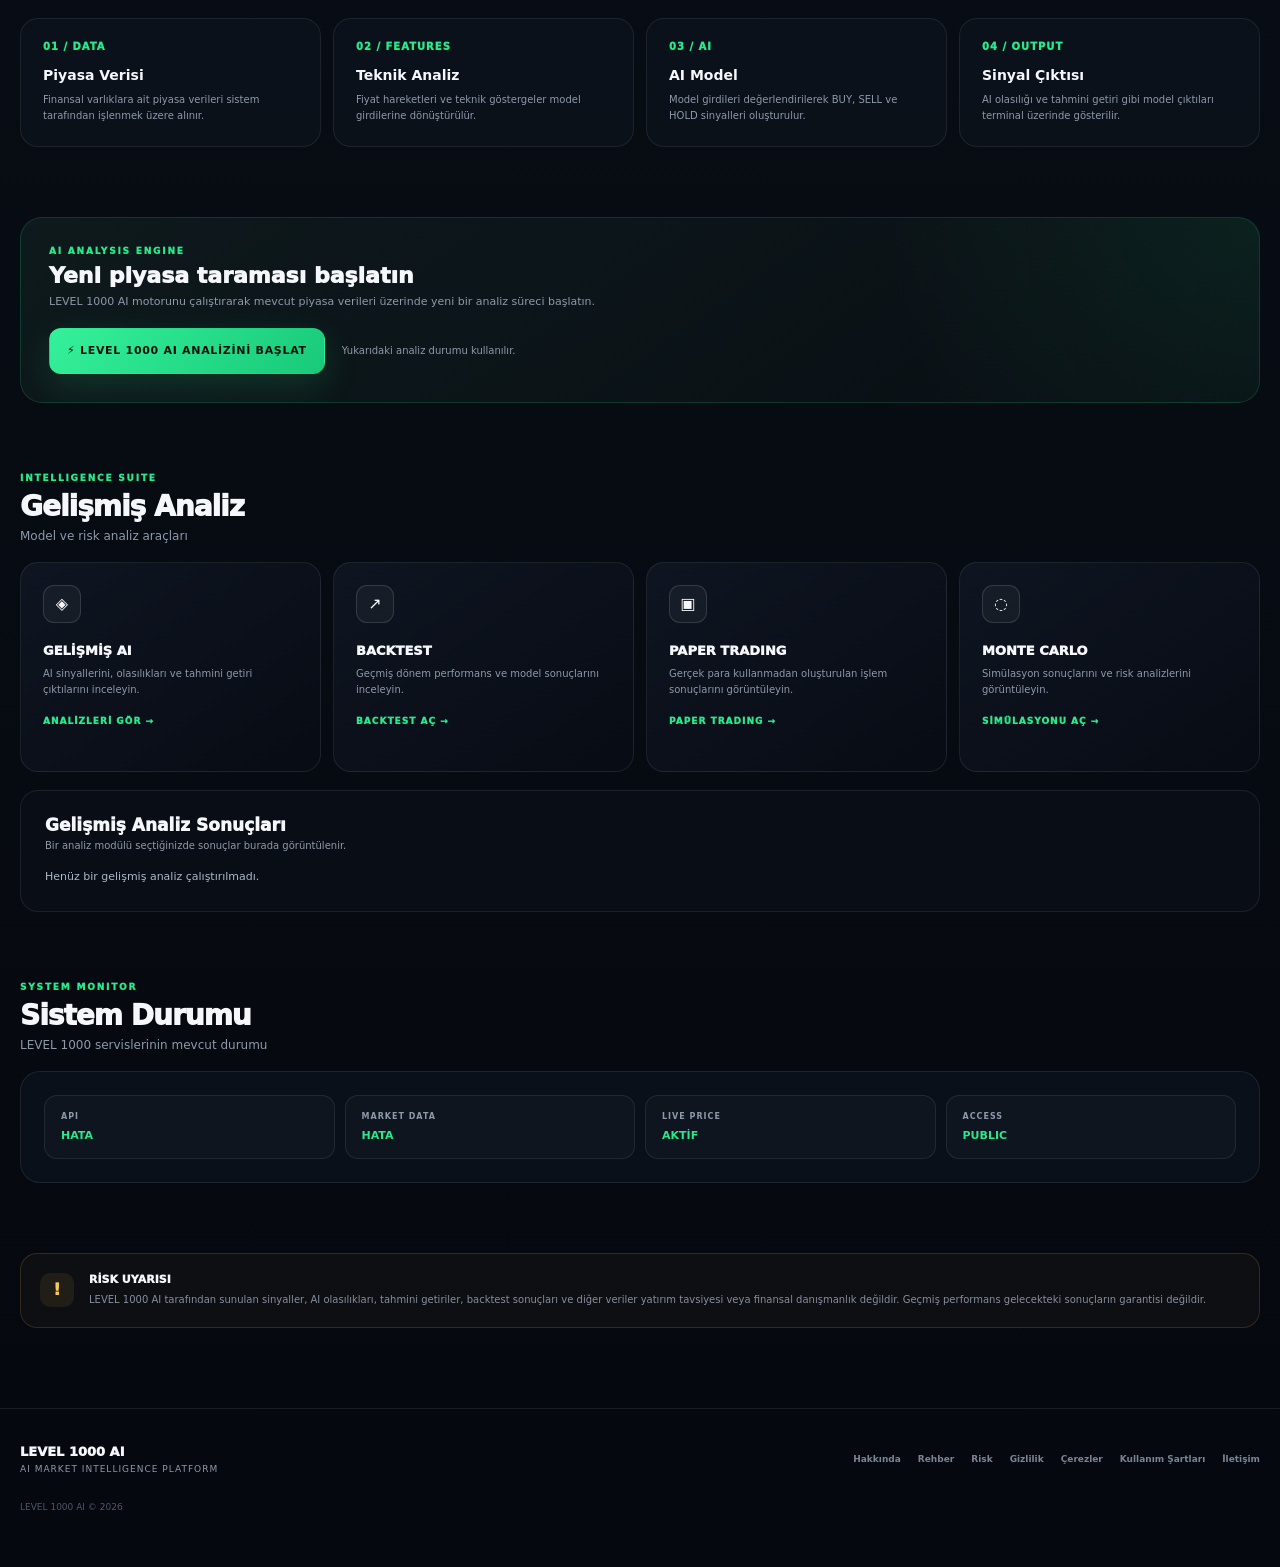
==== commit f715edf1: "Remove markdown code fences from HTML" ====
--- a/templates/index.html
+++ b/templates/index.html
@@ -1,4 +1,4 @@
-```html
+
 <!DOCTYPE html>
 <html lang="tr">
 <head>
@@ -2699,5 +2699,4 @@
 <script src="/static/script.js?v=1002"></script>
 
 </body>
-</html>
-```
+</html>
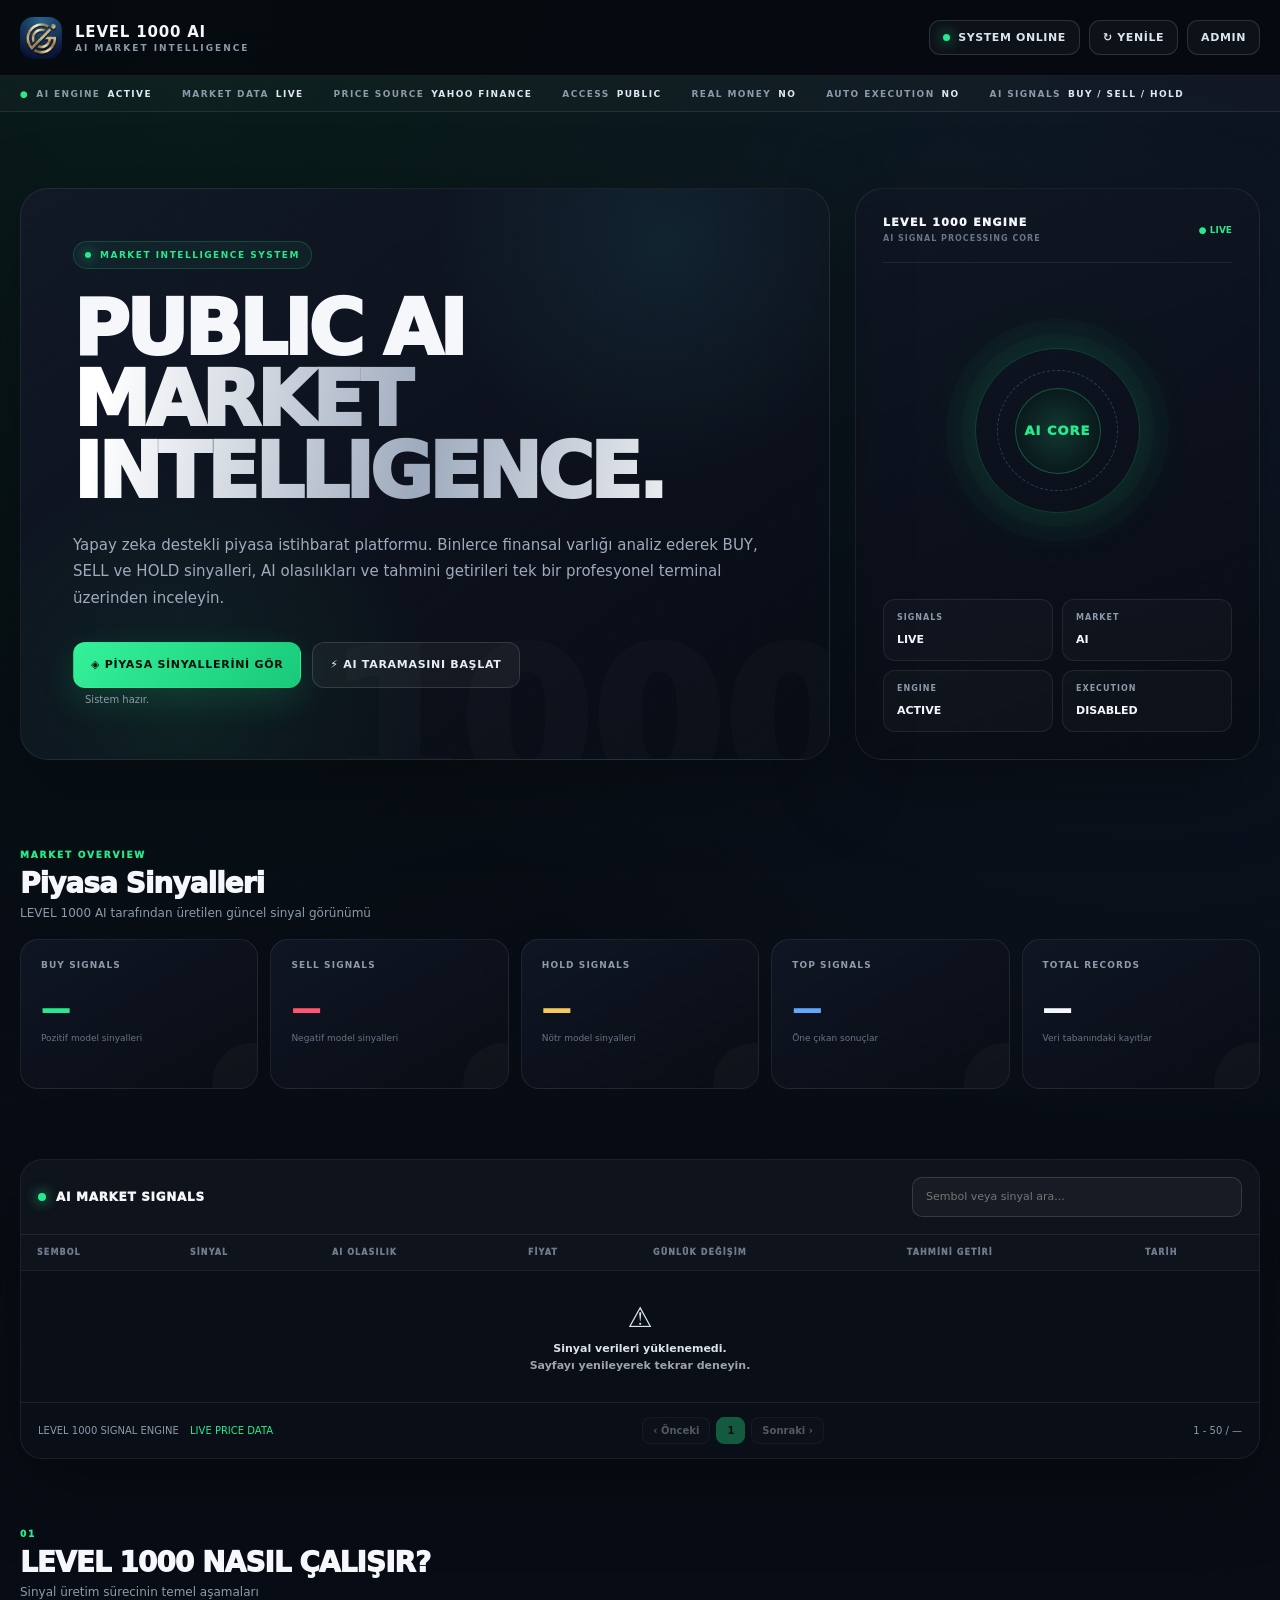
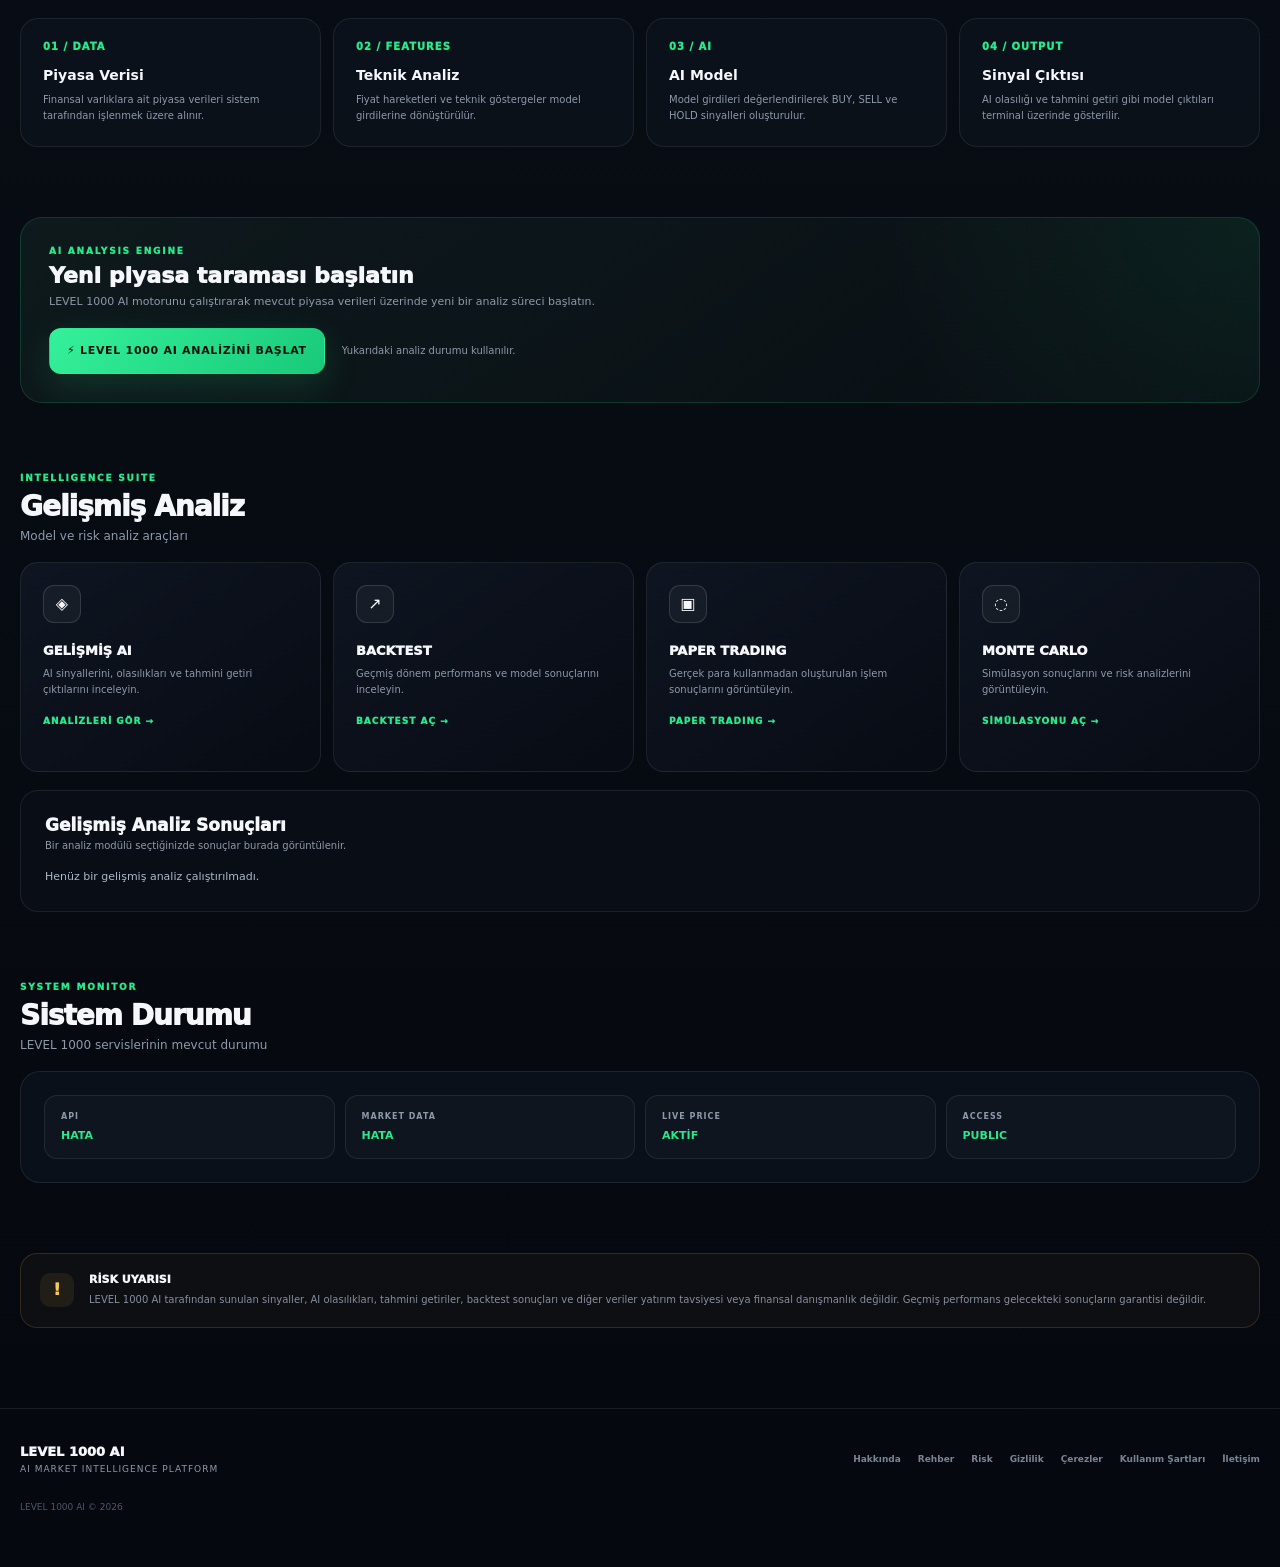
==== commit fc1e71ae: "Fix frontend script loading" ====
--- a/templates/index.html
+++ b/templates/index.html
@@ -2696,7 +2696,7 @@
 
 <!-- EXISTING OPTIMIZED JS -->
 
-<script src="/static/script.js?v=1002"></script>
+<script src="/static/script.js?v=1003"></script>
 
 </body>
 </html>
